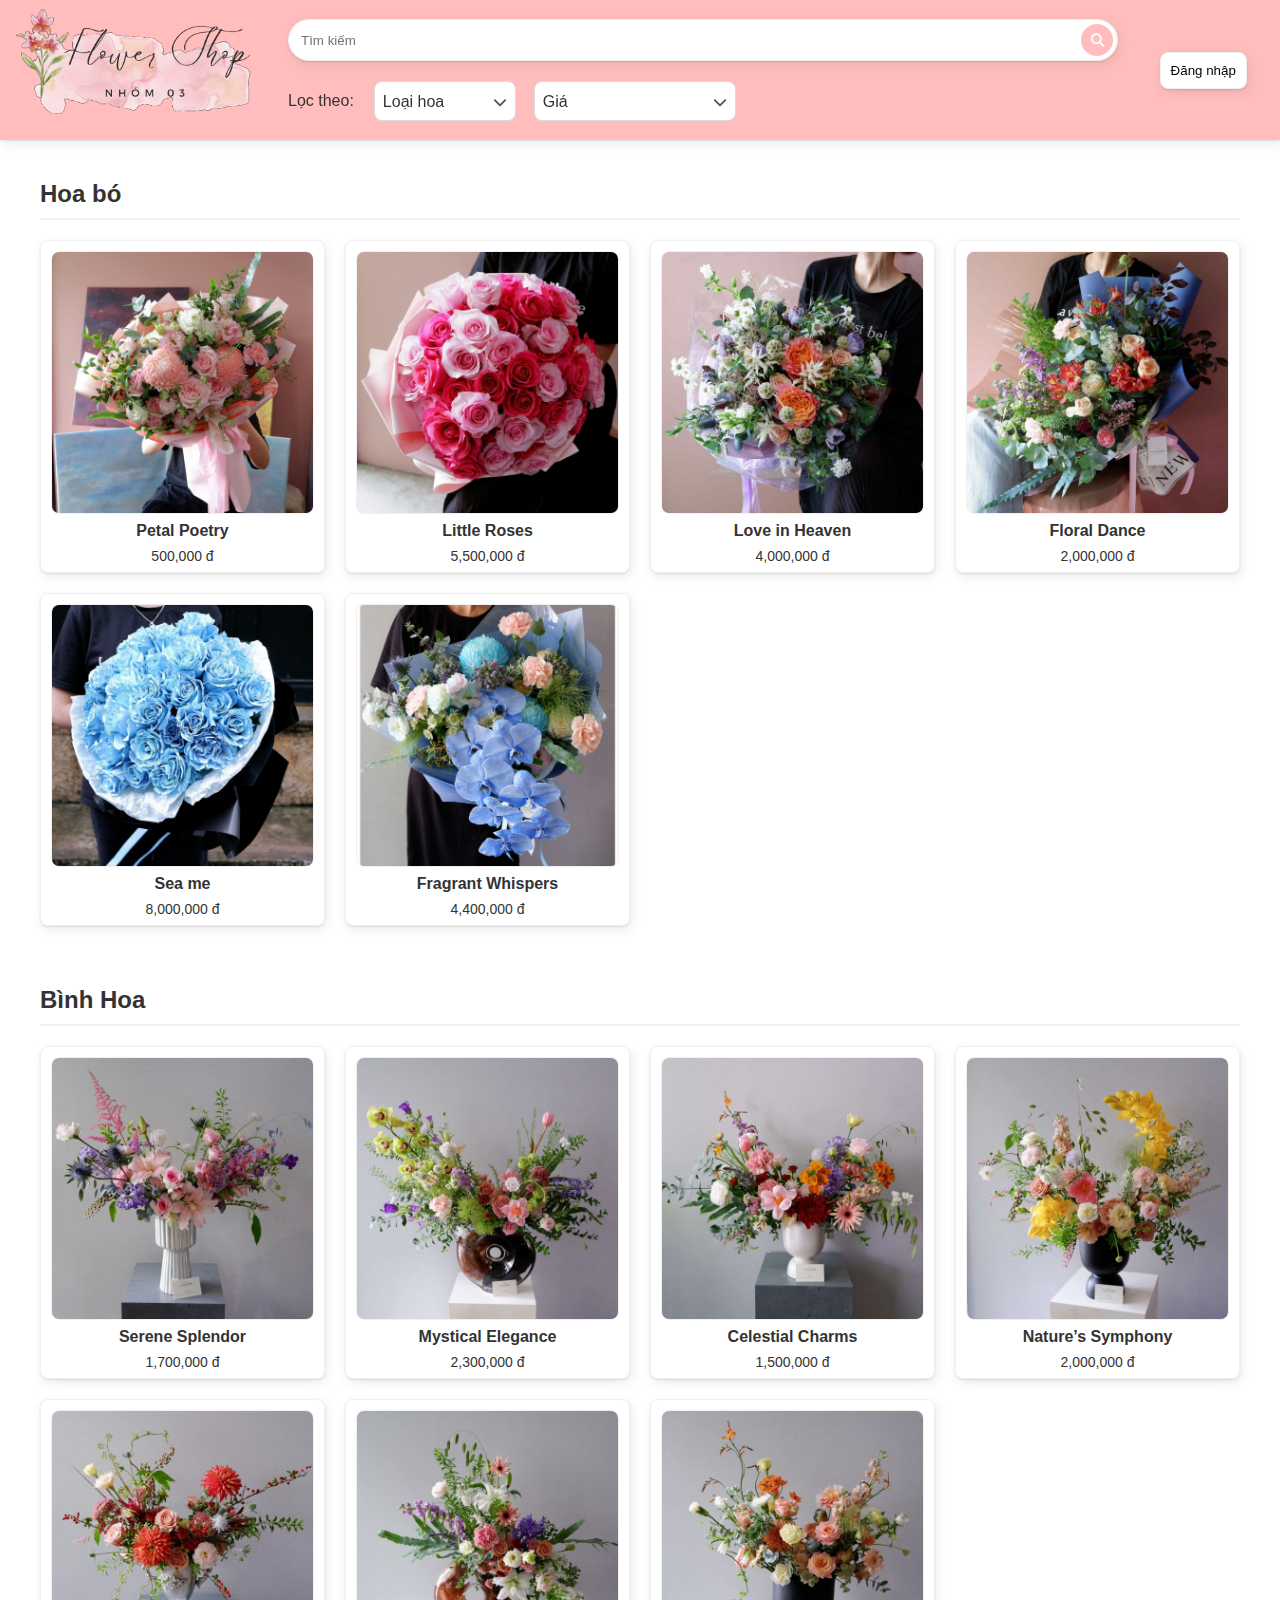
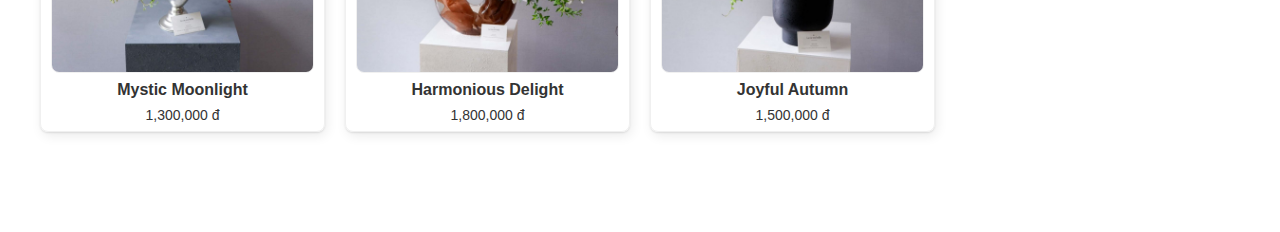
==== index.html @ 1ccdecab "first commit" ====
<!DOCTYPE html>
<html lang="en">

<head>
    <meta charset="UTF-8">
    <meta name="viewport" content="width=device-width, initial-scale=1.0">
    <link rel="icon" type="image/x-icon" href="./assets/images/favicon.jpg">
    <link rel="stylesheet" href="./assets/fonts/fontawesome-free-6.4.2-web/css/all.min.css">
    <link rel="stylesheet" href="./css/base.css">
    <link rel="stylesheet" href="./css/style.css">

    <title>Cửa hàng hoa</title>
</head>

<body>
    <header class="header">
        <div class="logo">
            <a href="/"><img src="./assets/images/Logo.png" alt="logo-shop" /></a>
        </div>
        <div class="tasks">
            <div class="search">
                <form class="search_form">
                    <input type="search" placeholder="Tìm kiếm" name="search" autocomplete="off" spellcheck="false" />
                    <button type="submit">
                        <i class="fa-solid fa-magnifying-glass"></i>
                    </button>
                </form>
                <div class="search_filter">
                    <div class="head_filter">Lọc theo:</div>
                    <div class="typeFlower_filter">
                        <ul id="typeFlower_filter">
                            <li id="typeFlower_filter_li" onclick="handlerShowListTypeFlower('first_li')">
                                <span>Loại hoa</span>
                                <i class="fa-solid fa-chevron-down"></i>
                            </li>
                            <li onclick="handlerShowListTypeFlower('Hoa bó')">Hoa bó</li>
                            <li onclick="handlerShowListTypeFlower('Bình hoa')">Bình hoa</li>
                            <li onclick="handlerShowListTypeFlower('Giỏ hoa')">Giỏ hoa</li>
                            <li onclick="handlerShowListTypeFlower('Hộp hoa')">Hộp hoa</li>
                            <li onclick="handlerShowListTypeFlower('Hoa cưới')">Hoa cưới</li>
                            <li onclick="handlerShowListTypeFlower('Hoa Tulip')">Hoa Tulip</li>
                            <li onclick="handlerShowListTypeFlower('Lan Hồ Điệp')">Lan Hồ Điệp</li>
                            <li onclick="handlerShowListTypeFlower('Hoa Mẫu Đơn')">Hoa Mẫu Đơn</li>
                        </ul>
                    </div>
                    <div class="typeFlower_filter priceFlower_filter">
                        <ul id="priceFlower_filter">
                            <li id="priceFlower_filter_li" onclick="handlerShowListPriceFlower('first_li')">
                                <span>Giá</span>
                                <i class="fa-solid fa-chevron-down"></i>
                            </li>
                            <li onclick="handlerShowListPriceFlower('Trên 6 triệu đồng')">Trên 6 triệu đồng</li>
                            <li onclick="handlerShowListPriceFlower('Từ 4 đến 6 triệu đồng')">Từ 4 đến 6 triệu đồng</li>
                            <li onclick="handlerShowListPriceFlower('Từ 2 đến 4 triệu đồng')">Từ 2 đến 4 triệu đồng</li>
                            <li onclick="handlerShowListPriceFlower('Dưới 2 triệu đồng')">Dưới 2 triệu đồng</li>
                        </ul>
                    </div>
                </div>
            </div>
        </div>
        <div id="user" class="user">
            <div class="login">
                <button onclick="handlerShowModal()" type="button">Đăng nhập</button>
            </div>
        </div>
    </header>
    <main class="main">
        <div class="main-wrapper">
            <div id="main-content" class="main-content"></div>
        </div>
    </main>
    <footer class="footer">

    </footer>

    <!-- Modal login -->
    <div id="modal-login" class="modal">
        <div id="modal-wrapper" class="modal-wrapper">
            <div id="modal-content" class="modal-content">
                <h2 class="modal-heading">Cửa hàng hoa</h2>
                <h3 class="modal-subHead">Đăng nhập</h3>
                <form class="modal-form">
                    <input type="text" name="account" placeholder="Tên đăng nhập" autocomplete="off"
                        spellcheck="false" />
                    <input type="password" name="password" placeholder="Mật khẩu" autocomplete="off"
                        spellcheck="false" />
                    <button type="submit">Đăng nhập</button>
                </form>
                <div class="message-redirect">
                    <p>Bạn chưa có tài khoản?</p>
                    <p class="message-redirect-link" onclick="handlerShowModalRegis()">Đăng ký</p>
                </div>
            </div>
        </div>
    </div>

    <!-- Modal register -->
    <div id="modal-register" class="modal">
        <div id="modal-wrapper" class="modal-wrapper">
            <div id="modal-content" class="modal-content">
                <h2 class="modal-heading">Cửa hàng hoa</h2>
                <h3 class="modal-subHead">Đăng ký</h3>
                <form class="modal-form">
                    <input type="text" name="name" placeholder="Họ và tên" autocomplete="off" spellcheck="false" />
                    <input type="text" name="account" placeholder="Tên đăng nhập" autocomplete="off"
                        spellcheck="false" />
                    <input type="password" name="password" placeholder="Mật khẩu" autocomplete="off"
                        spellcheck="false" />
                    <input type="password" name="a-password" placeholder="Nhập lại mật khẩu" autocomplete="off"
                        spellcheck="false" />
                    <button type="submit">Đăng ký</button>
                </form>
                <div class="message-redirect">
                    <p>Bạn đã có tài khoản?</p>
                    <p class="message-redirect-link" onclick="handlerShowModal()">Đăng nhập</p>
                </div>
            </div>
        </div>
    </div>

    <!-- Toast -->
    <div id="toast" class="toast"></div>

    <script>
        // user
        function handlerShowMenu() {
            document.querySelector('#user-menu>ul').classList.toggle('open')
        }

        function logout() {
            localStorage.removeItem('user')
            location.reload()
        }

        // check login
        const user = document.getElementById('user')
        let userInfo = JSON.parse(localStorage.getItem('user'))
        if (userInfo) {
            user.innerHTML = `<nav id="user-menu" class="user-menu" onclick="handlerShowMenu()">
                            <div class="user-avatar">
                                <i class="fa-solid fa-bars"></i>
                                <i class="fa-solid fa-circle-user"></i>
                            </div>
                            <ul class="user-list">
                                <li class="user-item-name">
                                    ${userInfo.name}
                                </li>
                                <li>
                                    <a href="/">
                                        Trang chủ
                                    </a>
                                </li>
                                <li>
                                    <a href="#">
                                        Giỏ hàng
                                    </a>
                                </li>
                                <li>
                                    <a href="#">
                                        Giới thiệu
                                    </a>
                                </li>
                                <li class="user-item-logout" onclick="logout()">Đăng xuất</li>
                            </ul>
                        </nav>`
        }

        // Toast
        function showSuccessToast(text) {
            toastContent.innerHTML = `<div  class="toast-content"><i style="color: #30d158;" class="fa-solid fa-circle-check"></i><p>${text}</p></div>`
            setTimeout(() => {
                toastContent.classList.remove('show')
            }, 3000)
            toastContent.classList.add('show')
        }

        function showErrorToast(text) {
            toastContent.innerHTML = `<div  class="toast-content"><i style="color: red;" class="fa-solid fa-circle-xmark"></i><p>${text}</p></div>`
            setTimeout(() => {
                toastContent.classList.remove('show')
            }, 3000)
            toastContent.classList.add('show')
        }

        const toastContent = document.getElementById('toast')

        // Filter
        const typeFlower = document.getElementById('typeFlower_filter')
        const textTypeFlower = document.querySelector('#typeFlower_filter_li>span')

        const priceFlower = document.getElementById('priceFlower_filter')
        const textPriceFlower = document.querySelector('#priceFlower_filter_li>span')

        function handlerShowListTypeFlower(event) {
            if (event !== 'first_li') {
                textTypeFlower.textContent = event
            }
            typeFlower.classList.toggle('open')
        }

        function handlerShowListPriceFlower(event) {
            if (event !== 'first_li') {
                textPriceFlower.textContent = event
            }
            priceFlower.classList.toggle('open')
        }


        // Login Register
        const modalLogin = document.getElementById('modal-login')

        const modalRegister = document.getElementById('modal-register')


        function handlerShowModal() {
            modalRegister.style.display = 'none'
            modalLogin.style.display = 'flex'
        }

        function handlerShowModalRegis() {
            modalLogin.style.display = 'none'
            modalRegister.style.display = 'flex'
        }

        modalLogin.onclick = (e) => handlerCloseModal(e.target)
        modalRegister.onclick = (e) => handlerCloseModal(e.target)

        function handlerCloseModal(event) {
            if (event.getAttribute('id') === 'modal-login' ||
                event.getAttribute('id') === 'modal-register' ||
                event.getAttribute('id') === 'modal-wrapper' ||
                event.getAttribute('id') === 'close-modal') {
                while (event.getAttribute('id') !== 'modal-login' && event.getAttribute('id') !== 'modal-register') {
                    event = event.parentElement
                }
                event.style.display = 'none'
            }
        }

        modalRegister.onsubmit = (e) => handlerRegister(e)

        function handlerRegister(e) {
            e.preventDefault()
            let checkForm = true;
            const listInput = document.querySelectorAll('#modal-register input')
            for (let input of listInput) {
                if (!checkInputForm(input)) {
                    checkForm = false
                }
            }
            if (checkForm) {
                const listAccount = JSON.parse(localStorage.getItem('list-account'))
                if (listAccount) {
                    let checkAccount = true;
                    const lengthListAccount = listAccount.length
                    for (let i = 0; i < lengthListAccount; i++) {
                        if (listAccount[i].account === listInput[1].value.trim()) {
                            showErrorToast('Tên đăng nhập đã tồn tại')
                            listInput[1].value = ''
                            listInput[1].style.borderColor = 'red'
                            checkAccount = false
                            break
                        }
                    }
                    if (checkAccount && checkFullName(listInput[0].value)
                        && checkUserName(listInput[1].value)
                        && listInput[2].value === listInput[3].value) {
                        listAccount.push({
                            name: listInput[0].value.trim(),
                            account: listInput[1].value.trim(),
                            password: listInput[2].value.trim()
                        })
                        localStorage.setItem('list-account', JSON.stringify(listAccount))
                        resetForm(listInput)
                        showSuccessToast('Đăng ký thành công')
                    }
                    else {
                        if (!checkFullName(listInput[0].value)) {
                            showErrorToast('Họ và tên không được chứa ký tự đặt biệt, không chứa chữ số')
                            listInput[0].value = ''
                            listInput[0].style.borderColor = 'red'
                        }
                        else if (!checkUserName(listInput[1].value)) {
                            showErrorToast('Tên đăng nhập không được chứa khoảng trắng, không bắt đầu bằng chữ số')
                            listInput[1].value = ''
                            listInput[1].style.borderColor = 'red'
                        }
                        else if (listInput[2].value !== listInput[3].value) {
                            showErrorToast('Nhập lại mật khẩu không trùng khớp')
                            listInput[2].value = ''
                            listInput[3].value = ''
                            listInput[2].style.borderColor = 'red'
                            listInput[3].style.borderColor = 'red'
                        }
                    }
                }
                else {
                    if (checkFullName(listInput[0].value)
                        && checkUserName(listInput[1].value)
                        && listInput[2].value === listInput[3].value) {
                        localStorage.setItem('list-account', JSON.stringify([{
                            name: listInput[0].value.trim(),
                            account: listInput[1].value.trim(),
                            password: listInput[2].value.trim()
                        }]))
                        resetForm(listInput)
                        showSuccessToast('Đăng ký thành công')
                    }
                    else {
                        if (!checkFullName(listInput[0].value)) {
                            showErrorToast('Họ và tên không được chứa ký tự đặt biệt, không chứa chữ số')
                            listInput[0].value = ''
                            listInput[0].style.borderColor = 'red'
                        }
                        else if (!checkUserName(listInput[1].value)) {
                            showErrorToast('Tên đăng nhập không được chứa khoảng trắng, không bắt đầu bằng chữ số')
                            listInput[1].value = ''
                            listInput[1].style.borderColor = 'red'
                        }
                        else if (listInput[2].value !== listInput[3].value) {
                            showErrorToast('Nhập lại mật khẩu không trùng khớp')
                            listInput[2].value = ''
                            listInput[3].value = ''
                            listInput[2].style.borderColor = 'red'
                            listInput[3].style.borderColor = 'red'
                        }
                    }
                }
            }
            else {
                showErrorToast('Vui lòng nhập chính xác thông tin')
            }
        }

        // Bỏ dấu họ và tên
        function removeAscent(str) {
            if (str === null || str === undefined) return str
            str = str.toLowerCase()
            str = str.replace(/à|á|ạ|ả|ã|â|ầ|ấ|ậ|ẩ|ẫ|ă|ằ|ắ|ặ|ẳ|ẵ/g, "a")
            str = str.replace(/è|é|ẹ|ẻ|ẽ|ê|ề|ế|ệ|ể|ễ/g, "e")
            str = str.replace(/ì|í|ị|ỉ|ĩ/g, "i")
            str = str.replace(/ò|ó|ọ|ỏ|õ|ô|ồ|ố|ộ|ổ|ỗ|ơ|ờ|ớ|ợ|ở|ỡ/g, "o")
            str = str.replace(/ù|ú|ụ|ủ|ũ|ư|ừ|ứ|ự|ử|ữ/g, "u")
            str = str.replace(/ỳ|ý|ỵ|ỷ|ỹ/g, "y")
            str = str.replace(/đ/g, "d")
            str = str.replace(/ /g, "")
            return str
        }

        function checkFullName(userFullName) {
            var re = /^[a-zA-Z!@#\$%\^\&*\)\(+=._-]{2,}$/g // regex here
            return re.test(removeAscent(userFullName))
        }

        function checkUserName(userName) {
            const length = userName.length
            for (let i = 0; i < length; i++) {
                if (userName[i] === ' ' || !isNaN(userName[i])) {
                    return false
                }
            }
            return true
        }

        modalLogin.onsubmit = (e) => handlerLogin(e)

        function handlerLogin(e) {
            e.preventDefault()
            let checkForm = true
            const listInput = document.querySelectorAll('#modal-login input')
            for (let input of listInput) {
                if (!checkInputForm(input)) {
                    checkForm = false
                }
            }
            if (checkForm) {
                let checkPass = false
                const listAccount = JSON.parse(localStorage.getItem('list-account'))
                const lengthListAccount = listAccount ? listAccount.length : 0
                if (listAccount) {
                    for (let i = 0; i < lengthListAccount; i++) {
                        if (listAccount[i].account === listInput[0].value && listAccount[i].password === listInput[1].value) {
                            resetForm(listInput)
                            checkPass = true
                            modalLogin.style.display = 'none'
                            localStorage.setItem('user', JSON.stringify({
                                name: listAccount[i].name,
                                account: listAccount[i].account
                            }))
                            userInfo = {
                                name: listAccount[i].name,
                                account: listAccount[i].account
                            }
                            location.reload()
                            break
                        }
                    }
                } else {
                    showErrorToast('Tên tài khoản hoặc mật khẩu không chính xác')
                }
                if (!checkPass) {
                    resetForm(listInput)
                    showErrorToast('Tên tài khoản hoặc mật khẩu không chính xác')
                }
            }
            else {
                showErrorToast('Vui lòng nhập chính xác thông tin')
            }
        }

        function checkInputForm(input) {
            if (!input.value.trim()) {
                input.style.borderColor = 'red'
                return false
            }
            else {
                input.style.borderColor = 'transparent'
                return true
            }
        }

        function resetForm(list) {
            for (let input of list) {
                input.value = ''
                input.style.borderColor = 'transparent'
            }
        }

        // main


    </script>
    <script type="module" src="./js/render.js"></script>

</body>

</html>
---- css/base.css ----
:root {
    /* Color */
    --primary-color: #FFBEBD;

    /* Size */
    --height-input-search: 40px;

    /* box-shadow */
    --box-shadow-color: 0px 1px 2px rgba(0, 0, 0, 0.1), 2px 4px 12px rgba(0, 0, 0, 0.08);
    --hover-box-shadow-color: 1px 2px 4px rgba(0, 0, 0, 0.2);

    /* cubic */
    --itr-yy-z: cubic-bezier(0.2, 0, 0, 1);
}

* {
    margin: 0;
    padding: 0;
    box-sizing: border-box;
    font-family: inherit;
}

html {
    font-size: 62.5%;
    font-family: Arial, Helvetica, sans-serif;
}

body {
    font-size: 1.6rem;
    color: #333;
    overflow-x: hidden;
    -webkit-tap-highlight-color: transparent;
}

input {
    border: unset;
    outline: unset;
}

button {
    border: unset;
    outline: unset;
    cursor: pointer;
    background-color: #fff;
}

ul {
    list-style-type: none;
}

a {
    text-decoration: none;
    color: unset;
}

img {
    -moz-user-select: none;
    -khtml-user-select: none;
    -webkit-user-select: none;
    user-select: none;
    -moz-user-drag: none;
    -khtml-user-drag: none;
    -webkit-user-drag: none;
    user-zoom: none;
}
---- css/style.css ----
.header {
    display: flex;
    height: 140px;
    background-color: var(--primary-color);
    position: fixed;
    box-shadow: var(--box-shadow-color);
    top: 0;
    left: 0;
    right: 0;
    z-index: 1;
}

.logo {
    height: 100%;
}

.logo>a>img {
    height: 100%;
}

.tasks {
    flex: 1;
    height: 100%;
    padding: 0 8px;
}

.search {
    height: 100%;
    display: flex;
    flex-direction: column;
    justify-content: space-evenly;
}

.search_form {
    position: relative;
    width: 100%;
    border-radius: 40px;
    border: 1px solid #f0f0f0;
    overflow: hidden;
    box-shadow: var(--box-shadow-color);
    transition: box-shadow 0.2s var(--itr-yy-z);
}

.search_form:hover {
    box-shadow: var(--hover-box-shadow-color);

}

.search_form>input {
    width: 100%;
    height: var(--height-input-search);
    padding: 0 12px;
}

.search_form>button {
    position: absolute;
    top: 4px;
    right: 4px;
    width: calc(var(--height-input-search) - 8px);
    height: calc(var(--height-input-search) - 8px);
    background-color: var(--primary-color);
    border-radius: 50%;
    cursor: pointer;
    transition: background-color 0.2s linear;
}

.search_form>button:hover {
    background-color: #ff9795;
}

.search_form>button>.fa-solid.fa-magnifying-glass {
    color: #fff;
}

.search_filter {
    display: flex;
    align-items: center;
}

.search_filter>.head_filter {
    margin-right: 20px;
}

.search_filter>.typeFlower_filter {
    height: 40px;
    position: relative;
    padding-left: 160px;
}

.search_filter>.typeFlower_filter>ul {
    position: absolute;
    top: 0;
    left: 0;
    z-index: 1;
    height: 40px;
    overflow-y: hidden;
    border-radius: 8px;
    background-color: #fff;
    border: 1px solid #dcdcdc;
    cursor: pointer;
}

.search_filter>.typeFlower_filter>ul.open {
    height: unset;
}

.search_filter>.typeFlower_filter>ul>li {
    min-width: 140px;
    height: 40px;
    display: flex;
    align-items: center;
    justify-content: space-between;
    padding: 8px;
}

.search_filter>.priceFlower_filter>ul>li {
    min-width: 200px;

}

.search_filter>.typeFlower_filter>ul>li:hover {
    background-color: #f5f5f5;
}

.typeFlower_filter>ul>li>i {
    font-size: 1.4rem;
    color: #565656;
}

.user {
    width: 12%;
    display: flex;
    justify-content: center;
    align-self: center;
}

.user>.login>button {
    padding: 10px;
    background-color: #fff;
    border-radius: 8px;
    border: 1px solid #f0f0f0;
    box-shadow: var(--box-shadow-color);
    transition: box-shadow 0.2s var(--itr-yy-z), background-color 0.2s linear;

}

.user>.login>button:hover {
    background-color: #f5f5f5;
    box-shadow: var(--hover-box-shadow-color);
}

.user-menu {
    width: 80px;
    height: 40px;
    position: relative;
    background-color: #fff;
    border-radius: 40px;
    border: 1px solid #f0f0f0;
    box-shadow: var(--box-shadow-color);
    transition: box-shadow 0.2s var(--itr-yy-z);
    cursor: pointer;
}

.user-menu:hover {
    box-shadow: var(--hover-box-shadow-color);

}

.user-avatar {
    width: 100%;
    height: 100%;
    padding: 0 4px;
    display: flex;
    justify-content: space-between;
    align-items: center;
}

.user-avatar>.fa-bars {
    font-size: 2rem;
    margin-left: 8px;
}

.user-avatar>.fa-circle-user {
    font-size: 3rem;
}

.user-list {
    display: none;
    width: 200px;
    position: absolute;
    top: calc(100% + 7px);
    right: 0;
    border-radius: 8px;
    border: 1px solid #f0f0f0;
    background-color: #fff;
    box-shadow: var(--box-shadow-color);
    overflow: hidden;
}

.user-list.open {
    display: block;
}

.user-list>li>a {
    display: block;
    padding: 12px;
}

.user-list>li>a:hover {
    background-color: #f5f5f5;
}

.user-list>.user-item-name {
    padding: 12px;
    border-bottom: 1px solid #f0f0f0;
    cursor: default;
}

.user-list>.user-item-logout {
    padding: 12px;
    border-top: 1px solid #f0f0f0;
}

.user-list>.user-item-logout:hover {
    background-color: #f5f5f5;
}

/* Modal login */
.modal {
    position: fixed;
    top: 0;
    right: 0;
    bottom: 0;
    left: 0;
    z-index: 2;
    display: flex;
    justify-content: center;
    align-items: center;
    background-color: #00000030;
    display: none;
}

.modal-wrapper {
    position: relative;
    width: 540px;
    height: 100%;

}

.modal-content {
    width: 540px;
    padding: 16px;
    border-radius: 8px;
    border: 1px solid #00000020;
    background-color: var(--primary-color);
    box-shadow: var(--box-shadow-color);
    position: absolute;
    top: 50%;
    transform: translateY(-50%);
    opacity: 1;
    left: 0;
    animation: showModal 0.3s ease-in-out;
}

@keyframes showModal {
    from {
        top: 100%;
        transform: translateY(0%);
        opacity: 0;
    }

    to {
        top: 50%;
        transform: translateY(-50%);
        opacity: 1;
    }
}

.modal-heading {
    text-align: center;
    letter-spacing: 1px;
}

.modal-subHead {
    color: #4c4c4c;
    font-size: 1.8rem;
}

.modal-form {
    display: flex;
    flex-direction: column;
    margin-top: 12px;
}

.modal-form>input,
.modal-form>button {
    padding: 8px;
    border-radius: 8px;
    margin-bottom: 12px;
}

.modal-form>input {
    border: 2px solid transparent;
}

.modal-form>button:hover {
    background-color: #f5f5f5;
}

.message-redirect {
    padding: 8px 0;
    display: flex;
    justify-content: center;
    align-items: center;
}

.message-redirect>p {
    font-size: 1.4rem;
    color: #505050;
}

.message-redirect>.message-redirect-link {
    margin-left: 4px;
    color: #233e90;
    cursor: pointer;
}

/* Toast */
.toast {
    position: fixed;
    top: -60px;
    left: 50%;
    z-index: 3;
    transform: translateX(-50%);
    transition: top 0.3s ease-in-out;
}

.toast.show {
    top: 20px;
}

.toast-content {
    display: flex;
    align-items: center;
    padding: 10px;
    background-color: #ededed;
    border-radius: 8px;
    border: 1px solid #f0f0f0;
    box-shadow: var(--box-shadow-color);
}

.toast-content>p {
    margin-left: 8px;

}

.main {
    padding-top: 140px;
}

.main-wrapper {
    padding: 40px 30px;
    display: flex;
    justify-content: center;
}

.main-content {
    width: 100%;
}

.main-item {
    width: 100%;
    margin-bottom: 40px;
}

.main-item>h2 {
    padding-bottom: 10px;
    border-bottom: 2px solid #f0f0f0;
    margin: 0 10px 20px;
}

.main-list {
    display: flex;
    flex-wrap: wrap;
}

.main-list>li {
    width: calc(100%/4);
    padding: 0 10px 20px;
}

.main-list>li>a {
    position: relative;
    top: 0;
    display: flex;
    flex-direction: column;
    align-items: center;
    border-radius: 8px;
    overflow: hidden;
    border: 1px solid #f0f0f0;
    box-shadow: var(--box-shadow-color);
    transition: box-shadow 0.2s var(--itr-yy-z), top 0.2s var(--itr-yy-z);
    padding: 10px 10px 0;
}

.main-list>li>a:hover {
    top: -4px;
    box-shadow: var(--hover-box-shadow-color);
}

.main-list>li>a>img {
    width: 100%;
    border-radius: 8px;
    border: 1px solid #f0f0f0;
}

.main-list>li>a>h3 {
    text-align: center;
    padding: 8px 0;
    font-size: 1.6rem;
    color: #333;
}

.main-list>li>a>p {
    text-align: center;
    padding: 0 0 8px;
    font-size: 1.4rem;
}
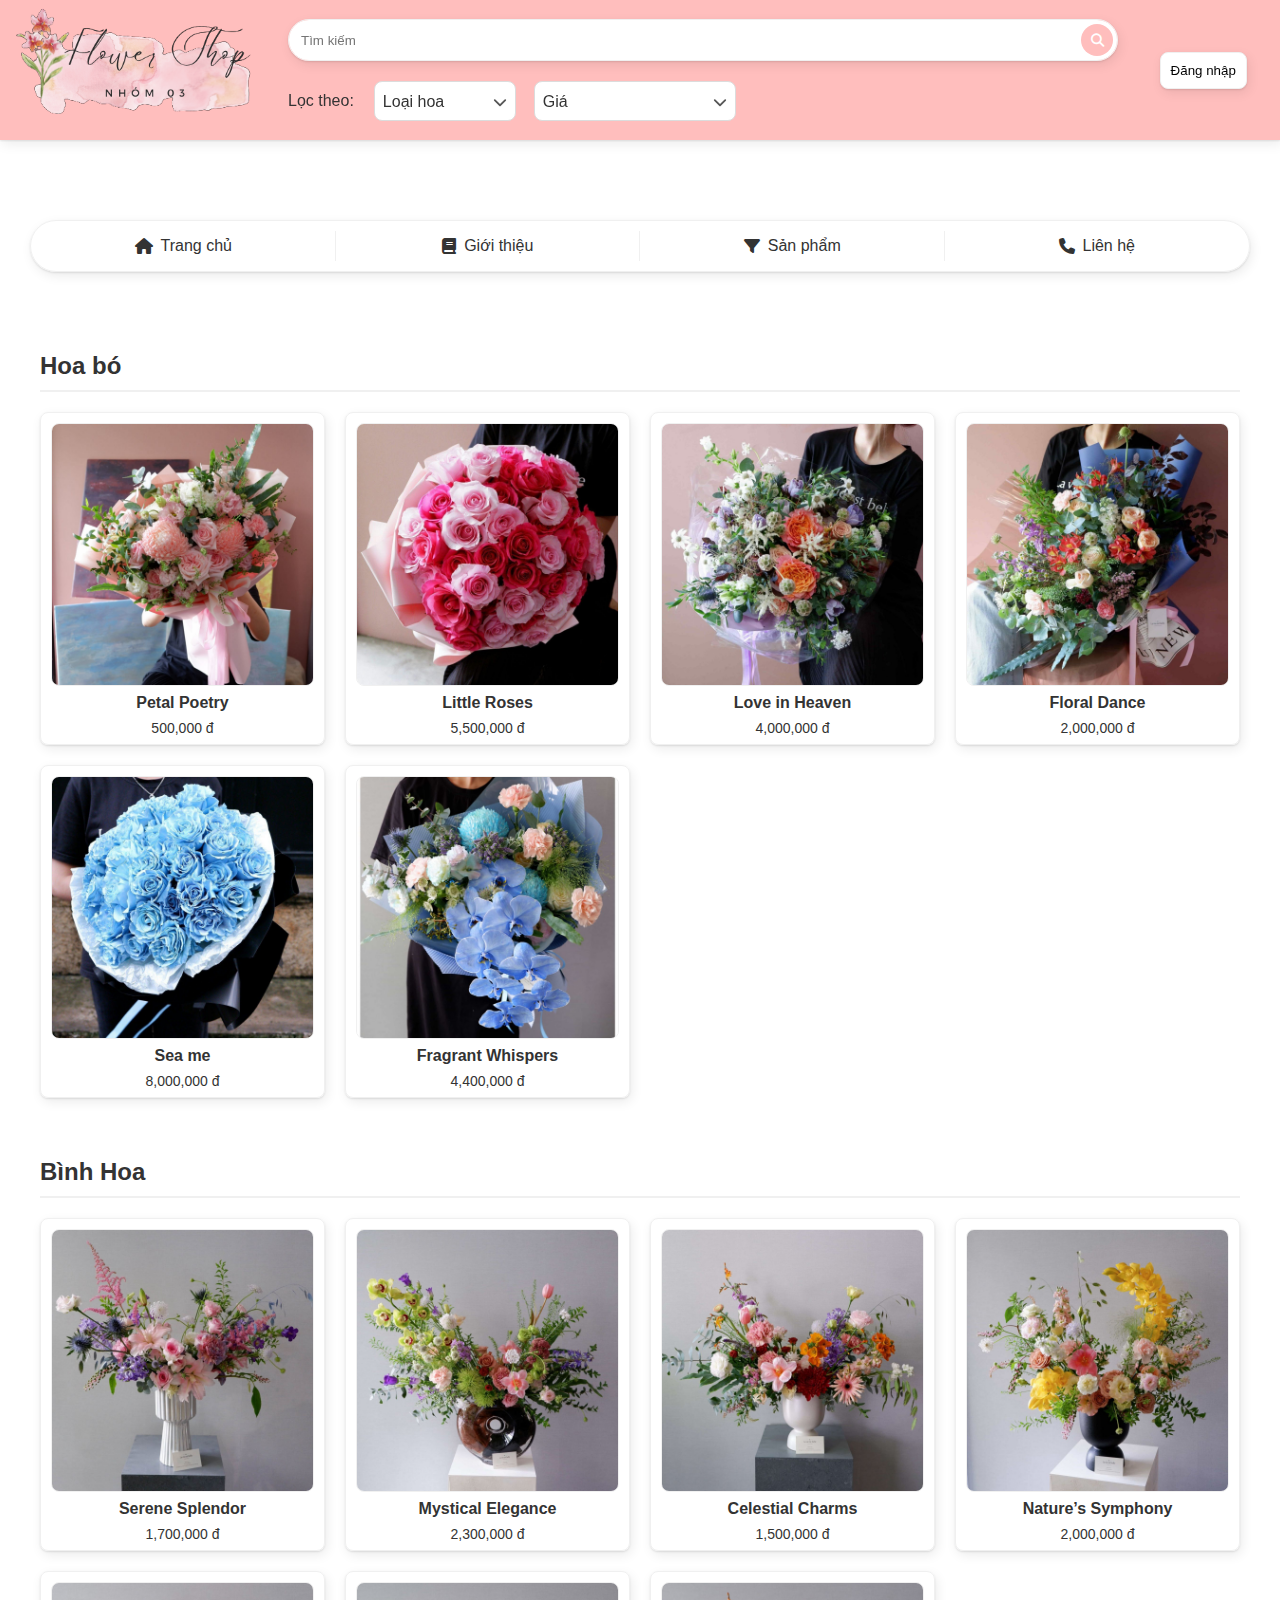
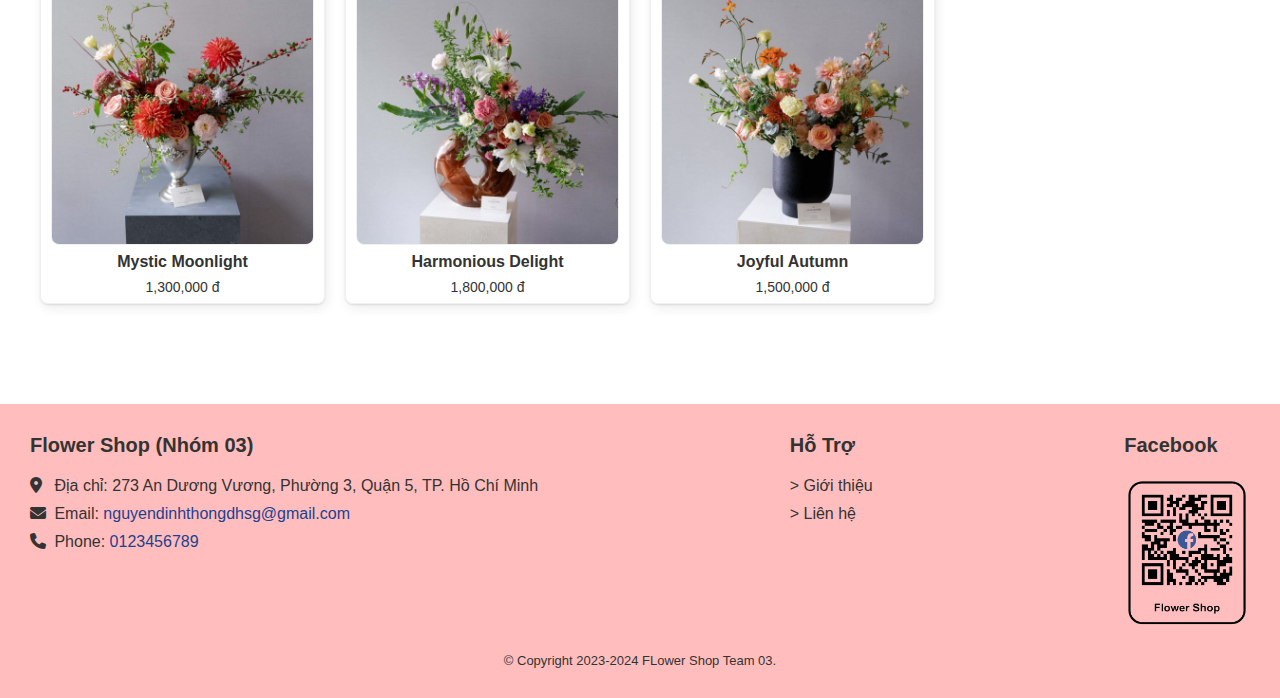
==== commit 269205cf: "content" ====
--- a/index.html
+++ b/index.html
@@ -8,6 +8,7 @@
     <link rel="stylesheet" href="./assets/fonts/fontawesome-free-6.4.2-web/css/all.min.css">
     <link rel="stylesheet" href="./css/base.css">
     <link rel="stylesheet" href="./css/style.css">
+    <link rel="stylesheet" href="./css/productDetail.css">
 
     <title>Cửa hàng hoa</title>
 </head>
@@ -65,12 +66,81 @@
         </div>
     </header>
     <main class="main">
+        <nav class="main-nav">
+            <ul class="main-nav-list">
+                <li class="main-nav-item">
+                    <a href="/">
+                        <i class="fa-solid fa-house"></i>
+                        <span>Trang chủ</span>
+                    </a>
+                </li>
+                <li class="main-nav-item">
+                    <a href="/">
+                        <i class="fa-solid fa-book"></i>
+                        <span>Giới thiệu</span>
+                    </a>
+                </li>
+                <li class="main-nav-item">
+                    <a href="/">
+                        <i class="fa-solid fa-filter"></i>
+                        <span>Sản phẩm</span>
+                    </a>
+                </li>
+                <li class="main-nav-item">
+                    <a href="#footer">
+                        <i class="fa-solid fa-phone"></i>
+                        <span>Liên hệ</span>
+                    </a>
+                </li>
+            </ul>
+        </nav>
         <div class="main-wrapper">
             <div id="main-content" class="main-content"></div>
         </div>
     </main>
-    <footer class="footer">
-
+    <footer id="footer" class="footer">
+        <div class="footer-wrapper">
+            <div class="footer-content">
+                <div class="footer-info">
+                    <h1 class="footer-header">Flower Shop (Nhóm 03)</h1>
+                    <div>
+                        <p><i class="fa-solid fa-location-dot"></i> Địa chỉ: 273 An Dương Vương, Phường 3, Quận 5, TP.
+                            Hồ
+                            Chí
+                            Minh</p>
+                    </div>
+                    <div>
+                        <i class="fa-solid fa-envelope"></i> Email:
+                        <a class="communication__link" href="mailto:nguyendinhthongdhsg@gmail.com">
+                            nguyendinhthongdhsg@gmail.com
+                        </a>
+                    </div>
+                    <div>
+                        <i class="fa-solid fa-phone"></i> Phone:
+                        <a class="communication__link" href="tel:0123456789">
+                            0123456789
+                        </a>
+                    </div>
+                </div>
+                <div class="footer-support">
+                    <h3 class="footer-header">Hỗ Trợ</h3>
+                    <ul id="footer-support">
+                        <li>> Giới thiệu</li>
+                        <li>> Liên hệ</li>
+                    </ul>
+                </div>
+                <div class="footer-facebook">
+                    <div>
+                        <h3 class="footer-header">Facebook</h3>
+                        <div class="footer-facebook-qr">
+                            <a target="_blank" href="https://www.facebook.com/flower.shop.nhom03/"><img
+                                    src="./assets/images/qrcode.png" alt="Flower Shop" /></a>
+                        </div>
+                    </div>
+                </div>
+            </div>
+            <p class="footer-copyright">© Copyright 2023-2024 FLower Shop Team 03.</p>
+        </div>
     </footer>
 
     <!-- Modal login -->
@@ -354,8 +424,10 @@
 
         function checkUserName(userName) {
             const length = userName.length
+            if (!isNaN(userName[0]))
+                return false
             for (let i = 0; i < length; i++) {
-                if (userName[i] === ' ' || !isNaN(userName[i])) {
+                if (userName[i] === ' ') {
                     return false
                 }
             }
--- a/css/base.css
+++ b/css/base.css
@@ -23,6 +23,7 @@
 html {
     font-size: 62.5%;
     font-family: Arial, Helvetica, sans-serif;
+    scroll-behavior: smooth;
 }
 
 body {
--- a/css/style.css
+++ b/css/style.css
@@ -356,12 +356,77 @@
 
 .main {
     padding-top: 140px;
+    display: flex;
+    flex-direction: column;
 }
 
 .main-wrapper {
     padding: 40px 30px;
     display: flex;
     justify-content: center;
+}
+
+.main-nav {
+    padding: 80px 30px 40px;
+
+}
+
+.main-nav-list {
+    display: flex;
+    align-items: center;
+    justify-content: space-between;
+    border-radius: 40px;
+    border: 1px solid #f0f0f0;
+    box-shadow: var(--box-shadow-color);
+    transition: box-shadow 0.2s var(--itr-yy-z);
+}
+
+.main-nav-list:hover {
+    box-shadow: var(--hover-box-shadow-color);
+}
+
+.main-nav-item {
+    width: 25%;
+    position: relative;
+}
+
+.main-nav-item:not(:last-child)::after {
+    position: absolute;
+    right: 0;
+    top: 50%;
+    transform: translateY(-50%);
+    content: "";
+    width: 1px;
+    height: 60%;
+    background-color: #f0f0f0;
+
+}
+
+.main-nav-item:first-child>a {
+    border-top-left-radius: 40px;
+    border-bottom-left-radius: 40px;
+}
+
+.main-nav-item:last-child>a {
+    border-top-right-radius: 40px;
+    border-bottom-right-radius: 40px;
+}
+
+.main-nav-item>a {
+    width: 100%;
+    padding: 16px 0;
+    display: flex;
+    justify-content: center;
+    align-items: center;
+    transition: background-color 0.2s linear;
+}
+
+.main-nav-item>a:hover {
+    background-color: #f5f5f5;
+}
+
+.main-nav-item>a>i {
+    margin-right: 8px;
 }
 
 .main-content {
@@ -389,7 +454,7 @@
     padding: 0 10px 20px;
 }
 
-.main-list>li>a {
+.main-list>li>div {
     position: relative;
     top: 0;
     display: flex;
@@ -401,28 +466,96 @@
     box-shadow: var(--box-shadow-color);
     transition: box-shadow 0.2s var(--itr-yy-z), top 0.2s var(--itr-yy-z);
     padding: 10px 10px 0;
-}
-
-.main-list>li>a:hover {
+    cursor: pointer;
+}
+
+.main-list>li>div:hover {
     top: -4px;
     box-shadow: var(--hover-box-shadow-color);
 }
 
-.main-list>li>a>img {
-    width: 100%;
-    border-radius: 8px;
-    border: 1px solid #f0f0f0;
-}
-
-.main-list>li>a>h3 {
+.main-list>li>div>img {
+    width: 100%;
+    border-radius: 8px;
+    border: 1px solid #f0f0f0;
+}
+
+.main-list>li>div>h3 {
     text-align: center;
     padding: 8px 0;
     font-size: 1.6rem;
     color: #333;
 }
 
-.main-list>li>a>p {
+.main-list>li>div>p {
     text-align: center;
     padding: 0 0 8px;
     font-size: 1.4rem;
+}
+
+.footer {
+    background-color: var(--primary-color);
+}
+
+.footer-wrapper {
+    padding: 30px;
+}
+
+.footer-content {
+    width: 100%;
+    display: flex;
+    justify-content: space-between;
+}
+
+.footer-info>div {
+    margin-bottom: 10px;
+}
+
+.footer-header {
+    font-size: 2rem;
+    margin-bottom: 20px;
+}
+
+.footer-info>div>a {
+    color: #233e90;
+}
+
+.footer-info>div>a:hover {
+    opacity: 0.8;
+}
+
+.footer-info>div i {
+    min-width: 20px;
+}
+
+.footer-support>ul>li {
+    margin-bottom: 10px;
+    cursor: pointer;
+}
+
+.footer-support>ul>li:hover {
+    opacity: 0.8;
+}
+
+.footer-facebook {
+    flex: 0.2;
+}
+
+.footer-facebook-qr>a {
+    display: block;
+    width: 100%;
+}
+
+.footer-facebook-qr>a>img {
+    width: 100%;
+}
+
+.footer-facebook-qr>a:hover {
+    opacity: 0.8;
+}
+
+.footer-copyright {
+    margin-top: 20px;
+    font-size: 1.3rem;
+    text-align: center;
 }--- a/css/productDetail.css
+++ b/css/productDetail.css
@@ -0,0 +1,30 @@
+.product-detail-content {
+    display: flex;
+}
+
+.product-detail-img {
+    width: fit-content;
+    border-radius: 8px;
+    padding: 8px;
+    border: 1px solid #f0f0f0;
+}
+
+.product-detail-img>img {
+    width: 30vw;
+    border-radius: 8px;
+}
+
+.product-detail-info {
+    margin-left: 20px;
+}
+
+.product-detail-info>h3 {
+    padding: 8px 0;
+    font-size: 2.4rem;
+    color: #333;
+}
+
+.product-detail-info>p {
+    padding: 0 0 8px;
+    font-size: 2rem;
+}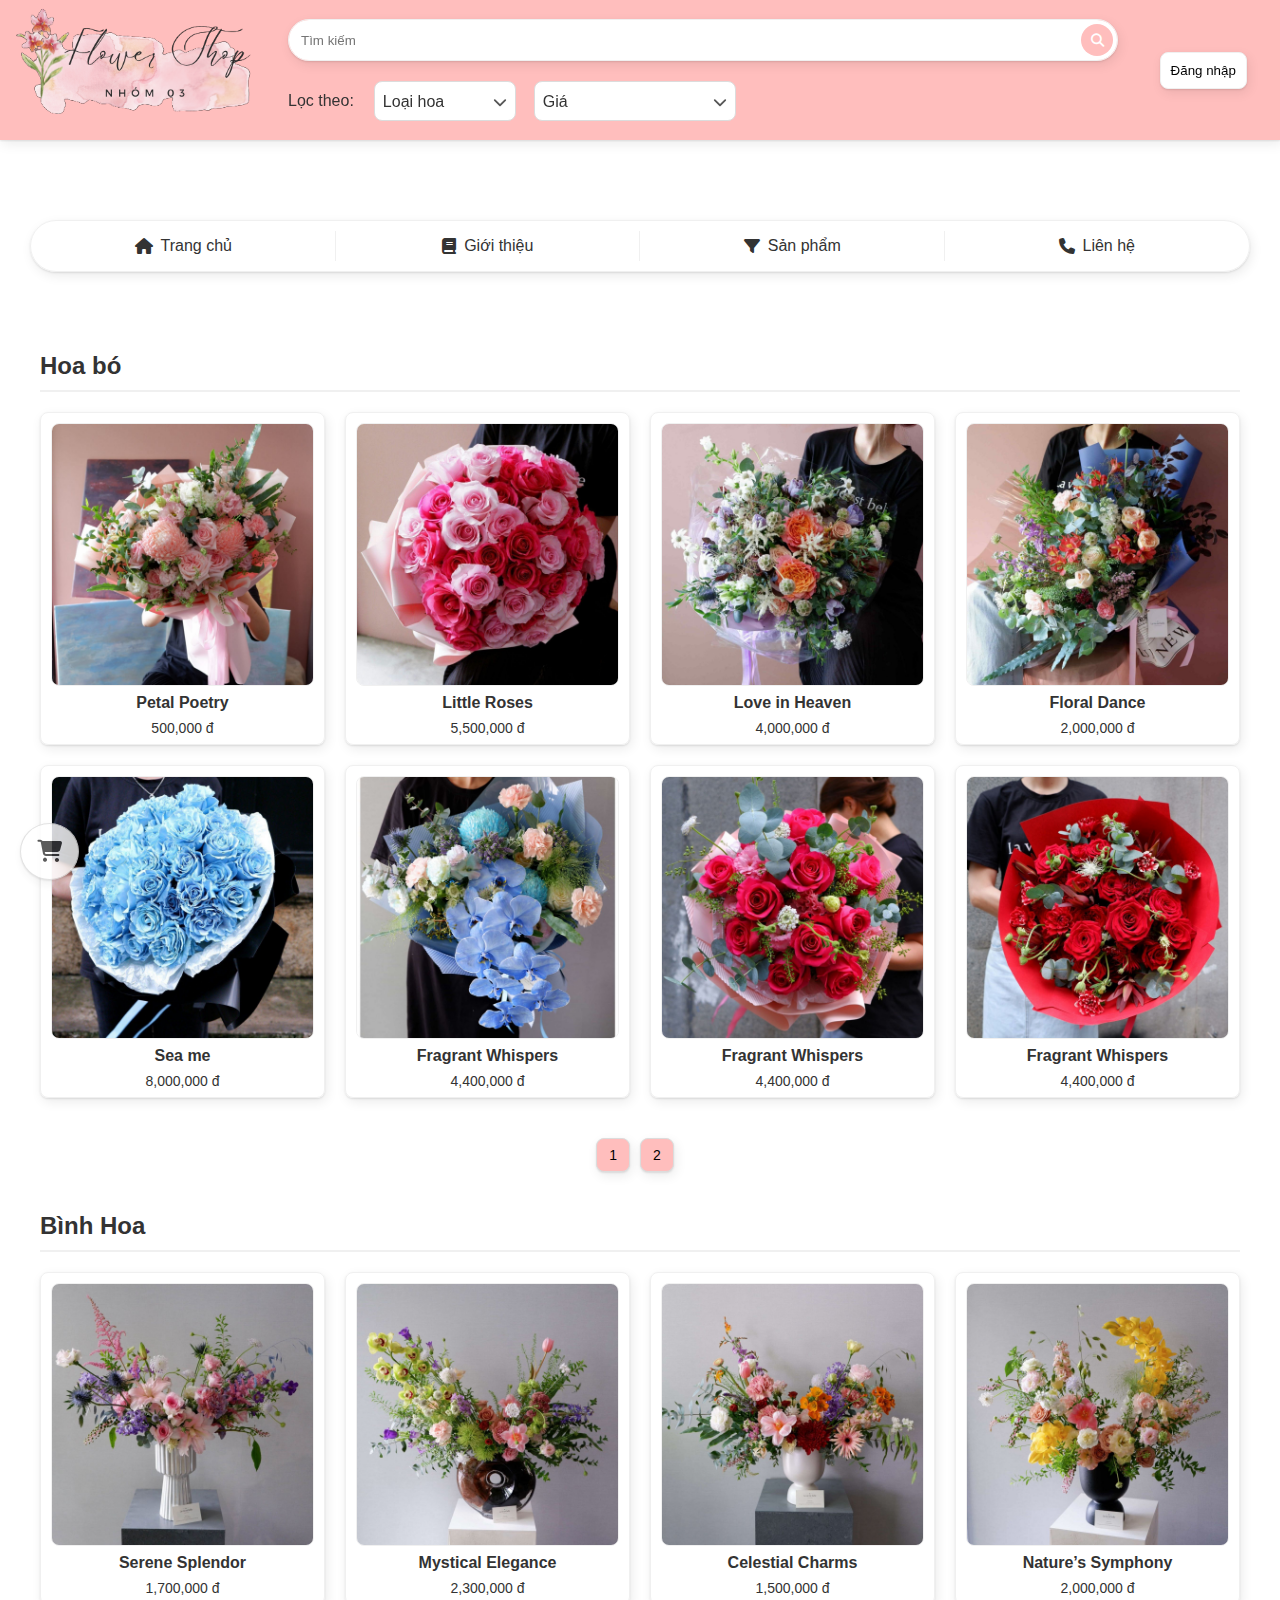
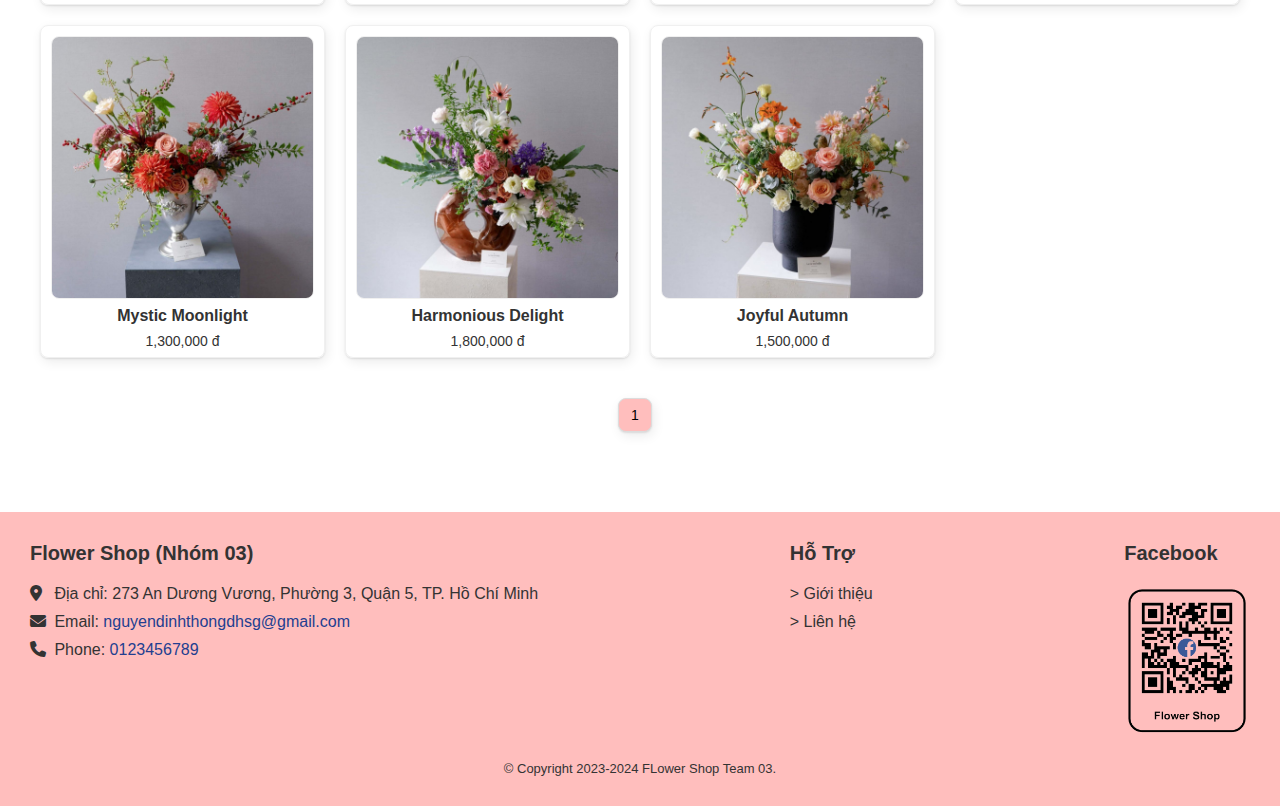
==== commit 426e29ce: "sap xong" ====
--- a/index.html
+++ b/index.html
@@ -30,30 +30,33 @@
                     <div class="head_filter">Lọc theo:</div>
                     <div class="typeFlower_filter">
                         <ul id="typeFlower_filter">
-                            <li id="typeFlower_filter_li" onclick="handlerShowListTypeFlower('first_li')">
+                            <li id="typeFlower_filter_li" typeFlower='first_li'>
                                 <span>Loại hoa</span>
                                 <i class="fa-solid fa-chevron-down"></i>
                             </li>
-                            <li onclick="handlerShowListTypeFlower('Hoa bó')">Hoa bó</li>
-                            <li onclick="handlerShowListTypeFlower('Bình hoa')">Bình hoa</li>
-                            <li onclick="handlerShowListTypeFlower('Giỏ hoa')">Giỏ hoa</li>
-                            <li onclick="handlerShowListTypeFlower('Hộp hoa')">Hộp hoa</li>
-                            <li onclick="handlerShowListTypeFlower('Hoa cưới')">Hoa cưới</li>
-                            <li onclick="handlerShowListTypeFlower('Hoa Tulip')">Hoa Tulip</li>
-                            <li onclick="handlerShowListTypeFlower('Lan Hồ Điệp')">Lan Hồ Điệp</li>
-                            <li onclick="handlerShowListTypeFlower('Hoa Mẫu Đơn')">Hoa Mẫu Đơn</li>
+                            <li typeFlower='Hoa bó' typeData='hoabo'>Hoa bó</li>
+                            <li typeFlower='Bình hoa' typeData='binhhoa'>Bình hoa</li>
+                            <li typeFlower='Giỏ hoa' typeData='giohoa'>Giỏ hoa</li>
                         </ul>
                     </div>
                     <div class="typeFlower_filter priceFlower_filter">
                         <ul id="priceFlower_filter">
-                            <li id="priceFlower_filter_li" onclick="handlerShowListPriceFlower('first_li')">
+                            <li id="priceFlower_filter_li" textPrice='first_li'>
                                 <span>Giá</span>
                                 <i class="fa-solid fa-chevron-down"></i>
                             </li>
-                            <li onclick="handlerShowListPriceFlower('Trên 6 triệu đồng')">Trên 6 triệu đồng</li>
-                            <li onclick="handlerShowListPriceFlower('Từ 4 đến 6 triệu đồng')">Từ 4 đến 6 triệu đồng</li>
-                            <li onclick="handlerShowListPriceFlower('Từ 2 đến 4 triệu đồng')">Từ 2 đến 4 triệu đồng</li>
-                            <li onclick="handlerShowListPriceFlower('Dưới 2 triệu đồng')">Dưới 2 triệu đồng</li>
+                            <li textPrice='Trên 6 triệu đồng' price='>6'>Trên
+                                6 triệu đồng
+                            </li>
+                            <li textPrice='Từ 4 đến 6 triệu đồng' price='4-6'>
+                                Từ 4 đến 6
+                                triệu đồng</li>
+                            <li textPrice='Từ 2 đến 4 triệu đồng' price='2-4'>
+                                Từ 2 đến 4
+                                triệu đồng</li>
+                            <li textPrice='Dưới 2 triệu đồng' price='<2'>Dưới
+                                2 triệu đồng
+                            </li>
                         </ul>
                     </div>
                 </div>
@@ -143,6 +146,13 @@
         </div>
     </footer>
 
+    <div id="cart-btn" class="cart-wrapper">
+        <div class="cart-content" onclick="showListCart()"><i class="fa-solid fa-cart-shopping"></i></div>
+    </div>
+    <div id="cart" class="cart-modal">
+        <div id="cart-list" class="cart-list"></div>
+    </div>
+
     <!-- Modal login -->
     <div id="modal-login" class="modal">
         <div id="modal-wrapper" class="modal-wrapper">
@@ -221,7 +231,7 @@
                                     </a>
                                 </li>
                                 <li>
-                                    <a href="#">
+                                    <a onclick="showListCart()">
                                         Giỏ hàng
                                     </a>
                                 </li>
@@ -235,6 +245,7 @@
                         </nav>`
         }
 
+
         // Toast
         function showSuccessToast(text) {
             toastContent.innerHTML = `<div  class="toast-content"><i style="color: #30d158;" class="fa-solid fa-circle-check"></i><p>${text}</p></div>`
@@ -253,28 +264,6 @@
         }
 
         const toastContent = document.getElementById('toast')
-
-        // Filter
-        const typeFlower = document.getElementById('typeFlower_filter')
-        const textTypeFlower = document.querySelector('#typeFlower_filter_li>span')
-
-        const priceFlower = document.getElementById('priceFlower_filter')
-        const textPriceFlower = document.querySelector('#priceFlower_filter_li>span')
-
-        function handlerShowListTypeFlower(event) {
-            if (event !== 'first_li') {
-                textTypeFlower.textContent = event
-            }
-            typeFlower.classList.toggle('open')
-        }
-
-        function handlerShowListPriceFlower(event) {
-            if (event !== 'first_li') {
-                textPriceFlower.textContent = event
-            }
-            priceFlower.classList.toggle('open')
-        }
-
 
         // Login Register
         const modalLogin = document.getElementById('modal-login')
@@ -500,9 +489,86 @@
 
         // main
 
+        const cartBtn = document.getElementById('cart-btn')
+        const cart = document.getElementById('cart')
+        const cartList = document.getElementById('cart-list')
+
+        function showListCart() {
+            if (userInfo) {
+                let html =
+                    `<div class="cart-list-content">
+                        <ul class="cart-list-nav">
+                            <li>
+                                Sản phẩm
+                            </li>    
+                            <li>
+                                Đang xử lý
+                            </li>
+                            <li>
+                                Đã xong
+                            </li>
+                        </ul>
+                        <h2 class="cart-list-header">Giỏ hàng</h2>
+                        <ul class="cart-list-product">    
+                    `
+                const listCart = JSON.parse(localStorage.getItem('listCart-' + userInfo.account))
+                let item = ''
+                for (let x of listCart) {
+                    item += `
+                        <li>
+                            <img src="./assets/images/${x.image}.jpg" alt="hinh"/>
+                            <h4>
+                                ${x.name}
+                            </h4>
+                            <p>
+                                ${formatPrice(x.price, 'đ')}    
+                            </p>
+                            <button>+</button>
+                            <span>${x.length}</span>
+                            <button>-</button>
+                            <input placeholder="1" type="checkbox" />
+                        </li>
+                    `
+                }
+                html = html + item + `</ul></div>`
+                cartList.innerHTML = html
+                const btnAdd = document.querySelectorAll('.cart-list-product>li>button')
+                const quantity = document.querySelectorAll('.cart-list-product>li>span')
+                const lengthBtn = btnAdd.length
+                for (let i = 0; i < lengthBtn; i++) {
+                    btnAdd[i].onclick = (e) => handlerQuantityProduct(e.target.textContent, quantity[Math.floor(i / 2)])
+                }
+                cart.style.display = 'flex'
+            }
+            else {
+                handlerShowModal()
+            }
+        }
+
+        cart.onclick = (e) => handlerCloseCart(e.target)
+
+        function handlerCloseCart(event) {
+            if (event.getAttribute('id') === 'cart') {
+                event.style.display = 'none'
+            }
+        }
+
+        function handlerQuantityProduct(option, quantity) {
+            if (option === '+') {
+                quantity.innerText = parseInt(quantity.textContent) + 1
+            }
+            else if (parseInt(quantity.textContent) > 1)
+                quantity.innerText = parseInt(quantity.textContent) - 1
+        }
+
+        function formatPrice(n, currency) {
+            const nFormat = new Intl.NumberFormat();
+            return nFormat.format(n) + ' ' + currency;
+        }
 
     </script>
     <script type="module" src="./js/render.js"></script>
+    <script type="module" src="./js/filter.js"></script>
 
 </body>
 
--- a/css/base.css
+++ b/css/base.css
@@ -29,6 +29,7 @@
 body {
     font-size: 1.6rem;
     color: #333;
+    background-color: #fff;
     overflow-x: hidden;
     -webkit-tap-highlight-color: transparent;
 }
--- a/css/style.css
+++ b/css/style.css
@@ -435,7 +435,6 @@
 
 .main-item {
     width: 100%;
-    margin-bottom: 40px;
 }
 
 .main-item>h2 {
@@ -493,6 +492,34 @@
     font-size: 1.4rem;
 }
 
+.main-pagination {
+    padding: 20px 0 40px;
+    display: flex;
+    justify-content: center;
+}
+
+.pagination-list {
+    width: fit-content;
+    display: flex;
+    align-items: center;
+}
+
+.pagination-list>li {
+    padding: 8px 12px;
+    margin-right: 10px;
+    font-size: 1.4rem;
+    color: #000;
+    background-color: var(--primary-color);
+    border-radius: 8px;
+    border: 1px solid #dcdcdc;
+    box-shadow: var(--box-shadow-color);
+    cursor: pointer;
+}
+
+.pagination-list>li:hover {
+    opacity: 0.9;
+}
+
 .footer {
     background-color: var(--primary-color);
 }
@@ -558,4 +585,144 @@
     margin-top: 20px;
     font-size: 1.3rem;
     text-align: center;
+}
+
+.cart-wrapper {
+    position: fixed;
+    bottom: 20px;
+    left: 20px;
+    z-index: 1;
+}
+
+.cart-content {
+    padding: 16px;
+    border-radius: 50%;
+    border: 1px solid #dcdcdc;
+    background-color: #fff;
+    box-shadow: var(--box-shadow-color);
+    cursor: pointer;
+    opacity: 0.8;
+    transition: box-shadow linear 0.2s, opacity linear 0.2s;
+
+}
+
+.cart-content:hover {
+    box-shadow: var(--hover-box-shadow-color);
+    opacity: 1;
+}
+
+.cart-content>i {
+    font-size: 2.2rem;
+}
+
+.cart-modal {
+    position: fixed;
+    top: 0;
+    right: 0;
+    bottom: 0;
+    left: 0;
+    z-index: 2;
+    display: flex;
+    justify-content: center;
+    align-items: center;
+    background-color: #00000030;
+    display: none;
+}
+
+.cart-list {
+    width: 80%;
+    height: 80%;
+    padding: 16px;
+    border-radius: 8px;
+    border: 1px solid #00000020;
+    background-color: #ffffff;
+    box-shadow: var(--box-shadow-color);
+    overflow: hidden;
+    opacity: 1;
+}
+
+.cart-list-nav {
+    display: flex;
+    align-items: center;
+    border-radius: 40px;
+    border: 1px solid #f0f0f0;
+    overflow: hidden;
+}
+
+.cart-list-nav>li {
+    flex: 1;
+    text-align: center;
+    padding: 10px 0;
+    position: relative;
+    cursor: pointer;
+}
+
+.cart-list-nav>li:hover {
+    background-color: #b5b5b520;
+}
+
+.cart-list-nav>li:not(:last-child)::after {
+    position: absolute;
+    right: 0;
+    top: 50%;
+    transform: translateY(-50%);
+    content: "";
+    width: 1px;
+    height: 64%;
+    background-color: #f0f0f0;
+
+}
+
+.cart-list-header {
+    margin-top: 20px;
+}
+
+.cart-list-product {
+    height: 50vh;
+    margin-top: 20px;
+    padding-right: 16px;
+    overflow-y: auto;
+}
+
+.cart-list-product>li {
+    display: flex;
+    align-items: center;
+    padding: 4px;
+    border: 1px solid #dcdcdc;
+    border-radius: 8px;
+    margin-bottom: 20px;
+}
+
+.cart-list-product>li>img {
+    width: 60px;
+    border-radius: 6px;
+    border: 1px solid #dcdcdc;
+}
+
+.cart-list-product>li>h4 {
+    flex: 1;
+    margin-left: 10px;
+    text-align: center;
+}
+
+.cart-list-product>li>p {
+    flex: 1;
+    color: #fe6866;
+    text-align: center;
+}
+
+.cart-list-product>li>input {
+    width: 24px;
+    height: 24px;
+    margin: 0 20px;
+    cursor: pointer;
+}
+
+.cart-list-product>li>button {
+    width: 24px;
+    height: 24px;
+    font-size: 2rem;
+    border-radius: 8px;
+    background-color: #dcdcdc;
+    margin: 0 20px;
 }--- a/css/productDetail.css
+++ b/css/productDetail.css
@@ -21,10 +21,69 @@
 .product-detail-info>h3 {
     padding: 8px 0;
     font-size: 2.4rem;
-    color: #333;
+    color: #474C5F;
 }
 
 .product-detail-info>p {
-    padding: 0 0 8px;
+    padding: 0 0;
     font-size: 2rem;
+    margin: 8px 0;
+}
+
+.product-detail-info>.product-detail-info-desc {
+    font-size: 1.4rem;
+    color: #474C5F;
+    margin-top: 16px;
+}
+
+.product-detail-info>.product-detail-info-price {
+    color: #fe6866;
+    font-style: italic;
+    margin-bottom: 10px;
+}
+
+.product-detail-add {
+    margin-top: 40px;
+    flex: 1;
+    display: flex;
+    height: fit-content;
+}
+
+
+.product-detail-btnAdd {
+    padding: 12px;
+    font-size: 1.6rem;
+    background-color: var(--primary-color);
+    color: #333;
+    border-radius: 8px;
+    box-shadow: var(--box-shadow-color);
+    border: 1px solid #c8c8c8;
+    transition: box-shadow linear 0.2s;
+}
+
+.product-detail-btnAdd>i {
+    margin-right: 4px;
+}
+
+.product-detail-btnAdd:hover {
+    box-shadow: var(--hover-box-shadow-color);
+}
+
+.product-detail-quantity {
+    display: flex;
+    justify-content: center;
+    align-items: center;
+}
+
+.product-detail-quantity>button {
+    width: 30px;
+    height: 30px;
+    font-size: 2.4rem;
+    border-radius: 8px;
+    background-color: #dcdcdc;
+    margin: 0 20px;
+}
+
+.product-detail-quantity>button:first-child {
+    margin-left: 0;
 }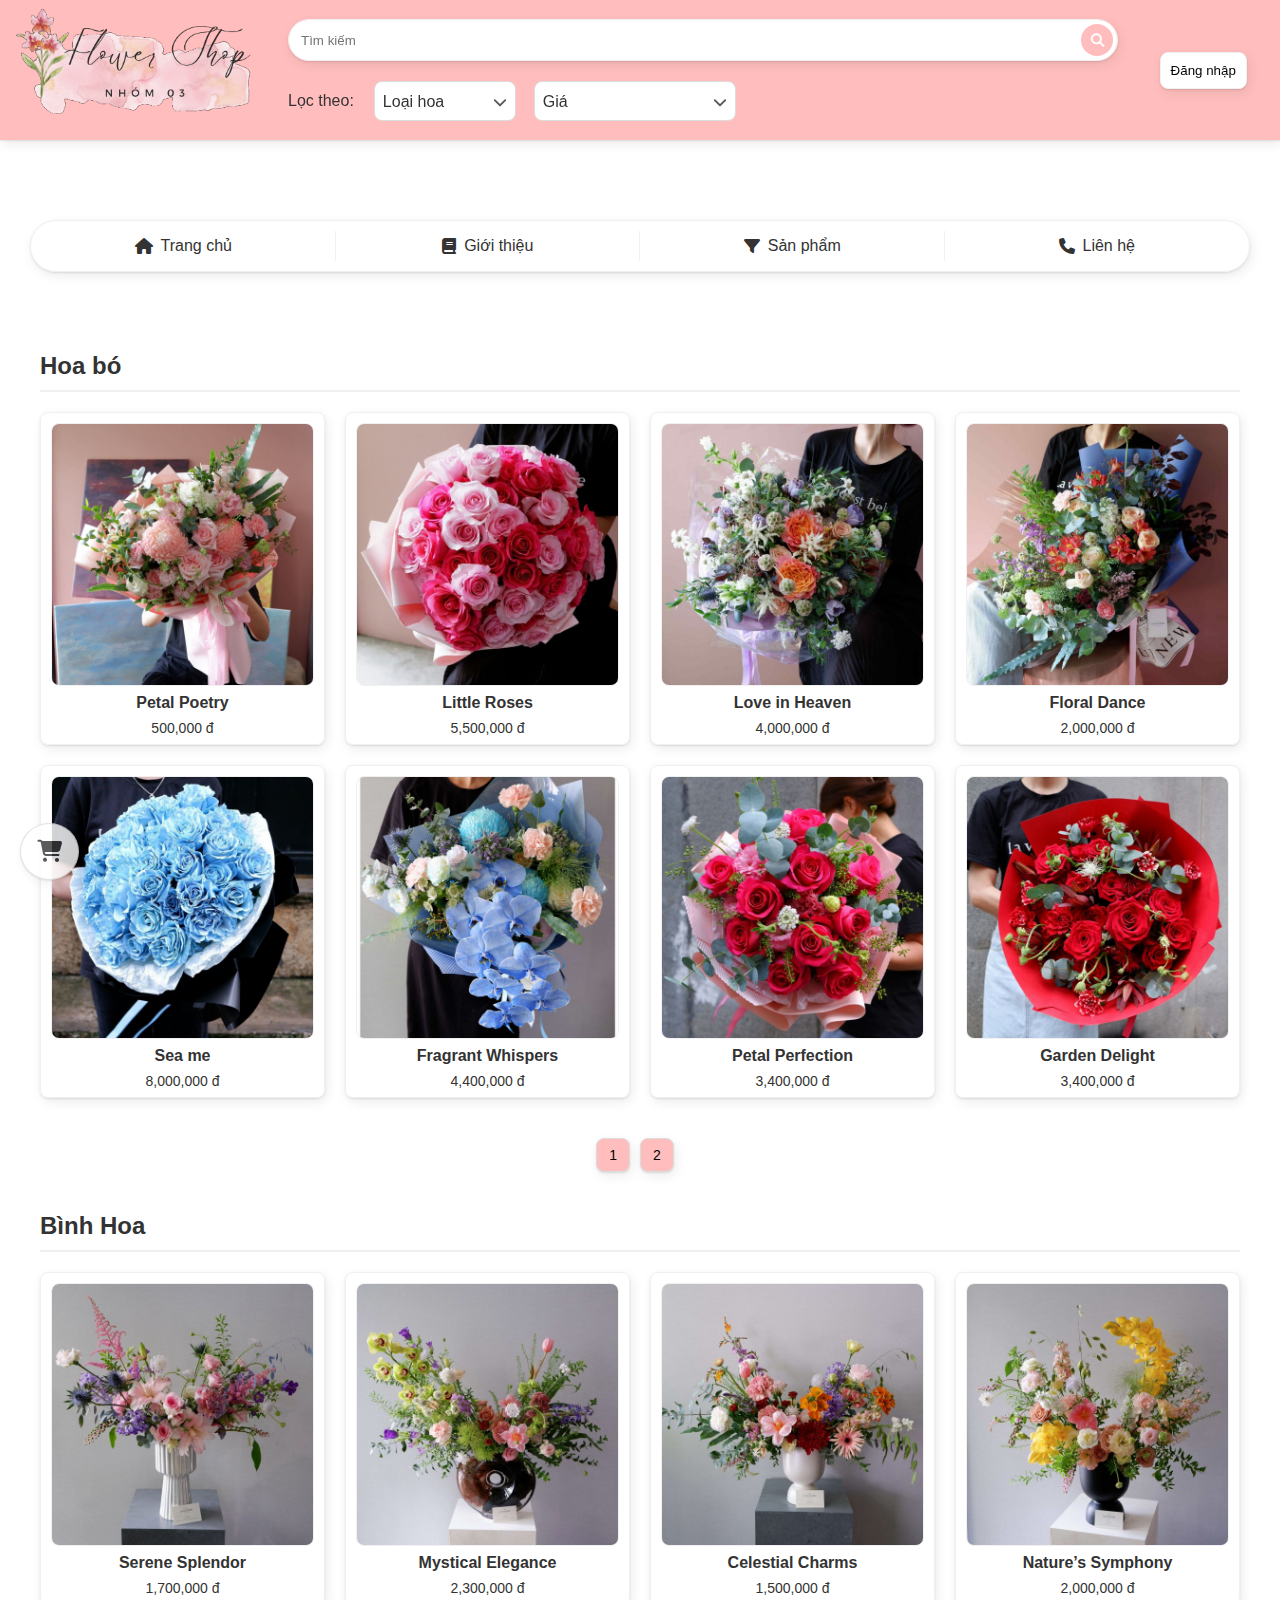
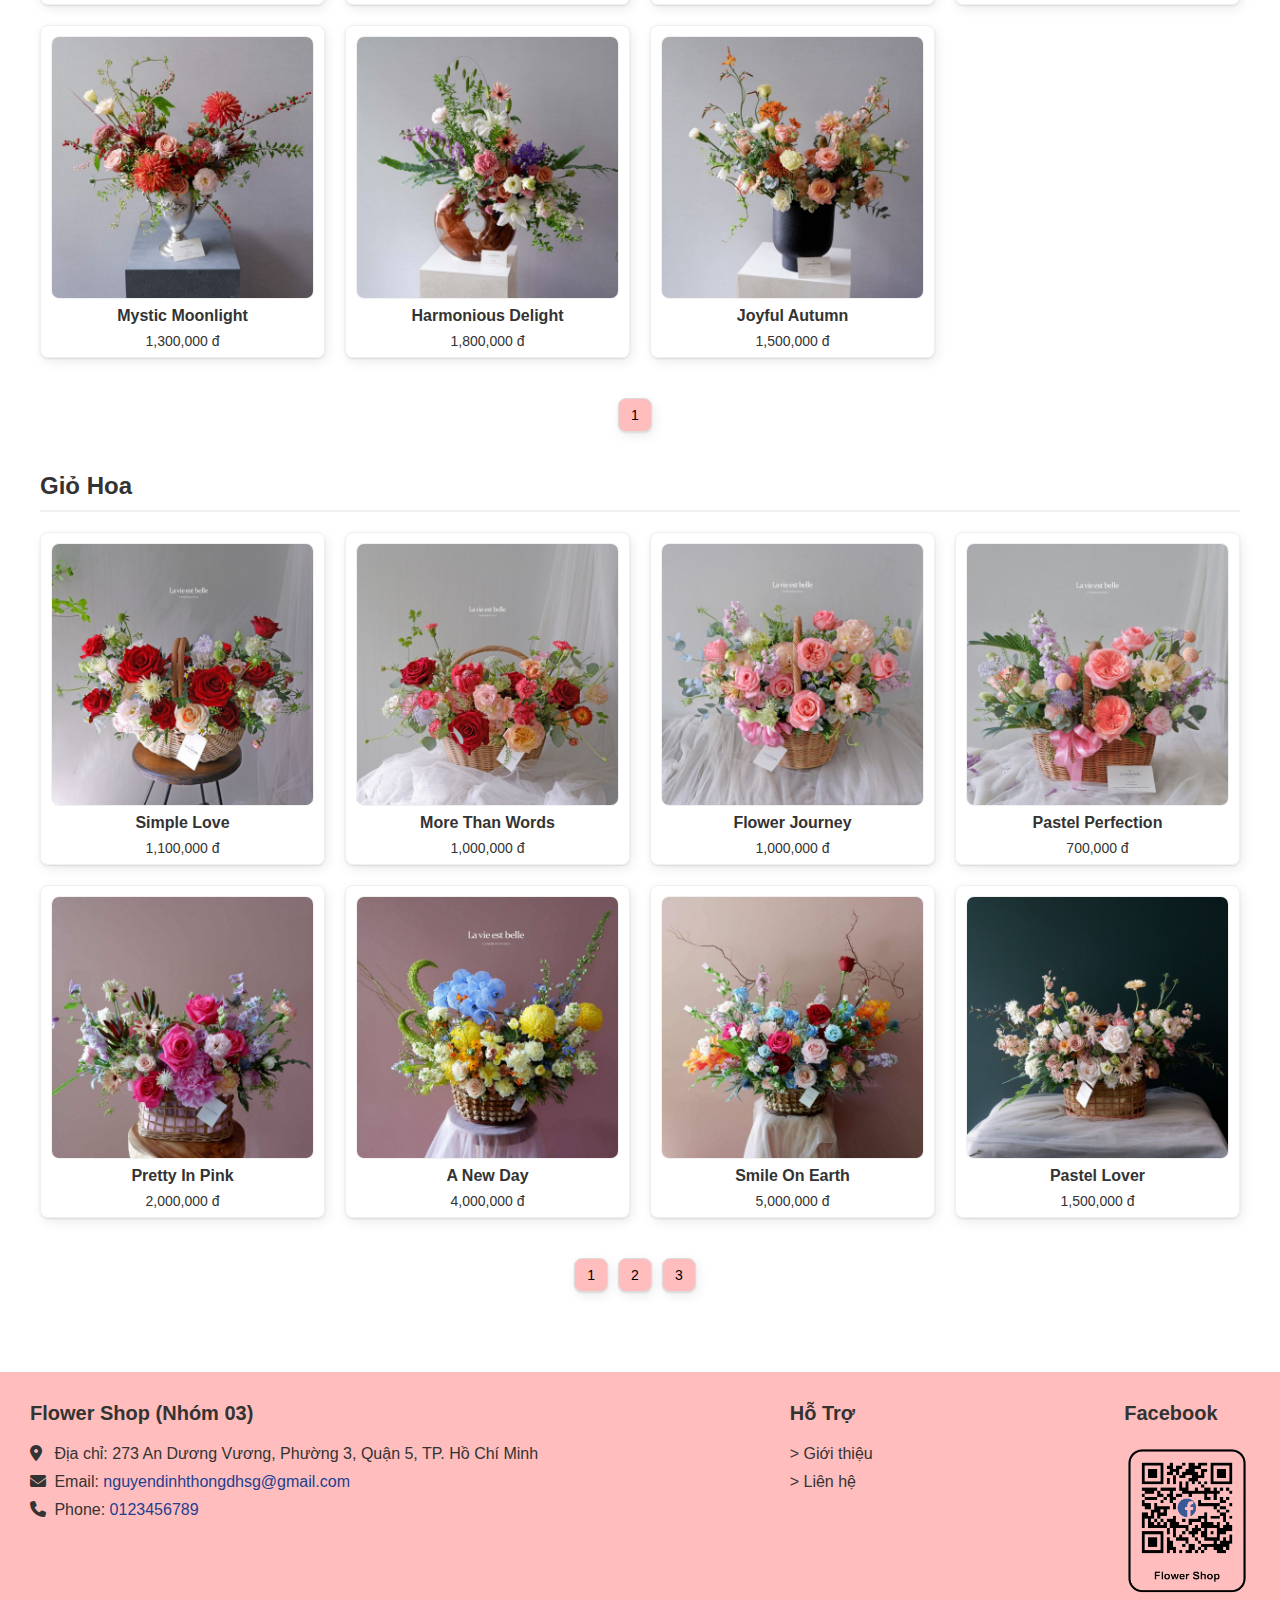
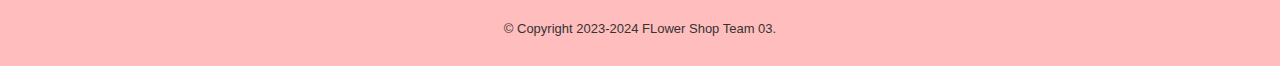
==== commit 399165fa: "Admin and add product new" ====
--- a/index.html
+++ b/index.html
@@ -20,7 +20,7 @@
         </div>
         <div class="tasks">
             <div class="search">
-                <form class="search_form">
+                <form id="search_form" class="search_form">
                     <input type="search" placeholder="Tìm kiếm" name="search" autocomplete="off" spellcheck="false" />
                     <button type="submit">
                         <i class="fa-solid fa-magnifying-glass"></i>
@@ -240,6 +240,11 @@
                                         Giới thiệu
                                     </a>
                                 </li>
+                                ${userInfo.account === 'admin' ? `<li>
+                                        <a href="/admin/admin.html">
+                                            Admin
+                                        </a>
+                                    </li>` : ''}
                                 <li class="user-item-logout" onclick="logout()">Đăng xuất</li>
                             </ul>
                         </nav>`
@@ -306,6 +311,12 @@
                 if (!checkInputForm(input)) {
                     checkForm = false
                 }
+            }
+            if (listInput[1].value.trim() == 'admin') {
+                showErrorToast('Tên đăng nhập đã tồn tại')
+                listInput[1].value = ''
+                listInput[1].style.borderColor = 'red'
+                return;
             }
             if (checkForm) {
                 const listAccount = JSON.parse(localStorage.getItem('list-account'))
@@ -432,6 +443,17 @@
             for (let input of listInput) {
                 if (!checkInputForm(input)) {
                     checkForm = false
+                }
+            }
+            if (checkForm) {
+                if (listInput[0].value.trim() == 'admin' && listInput[1].value.trim() == 'admin') {
+                    localStorage.setItem('user', JSON.stringify({
+                        name: listInput[0].value,
+                        account: listInput[0].value,
+                        admin: true
+                    }))
+                    window.location.href = '/admin/admin.html'
+                    return;
                 }
             }
             if (checkForm) {
@@ -493,10 +515,9 @@
         const cart = document.getElementById('cart')
         const cartList = document.getElementById('cart-list')
 
-        function showListCart() {
-            if (userInfo) {
-                let html =
-                    `<div class="cart-list-content">
+        function showListCartAdd() {
+            let html =
+                `<div class="cart-list-content">
                         <ul class="cart-list-nav">
                             <li>
                                 Sản phẩm
@@ -511,33 +532,299 @@
                         <h2 class="cart-list-header">Giỏ hàng</h2>
                         <ul class="cart-list-product">    
                     `
-                const listCart = JSON.parse(localStorage.getItem('listCart-' + userInfo.account))
-                let item = ''
-                for (let x of listCart) {
+            const listCart = JSON.parse(localStorage.getItem('listCart-' + userInfo.account))
+            let item = ''
+            if (listCart && listCart[0]) {
+                const length = listCart.length
+                for (let i = 0; i < length; i++) {
                     item += `
                         <li>
-                            <img src="./assets/images/${x.image}.jpg" alt="hinh"/>
+                            <img src="${listCart[i].image}" alt="hinh"/>
                             <h4>
-                                ${x.name}
+                                ${listCart[i].name}
                             </h4>
                             <p>
-                                ${formatPrice(x.price, 'đ')}    
+                                ${formatPrice(listCart[i].price, 'đ')}    
                             </p>
                             <button>+</button>
-                            <span>${x.length}</span>
+                            <span>${listCart[i].length}</span>
                             <button>-</button>
-                            <input placeholder="1" type="checkbox" />
+                            <input placeholder="1" type="checkbox" index="${i}" />
                         </li>
                     `
                 }
-                html = html + item + `</ul></div>`
-                cartList.innerHTML = html
-                const btnAdd = document.querySelectorAll('.cart-list-product>li>button')
-                const quantity = document.querySelectorAll('.cart-list-product>li>span')
-                const lengthBtn = btnAdd.length
-                for (let i = 0; i < lengthBtn; i++) {
-                    btnAdd[i].onclick = (e) => handlerQuantityProduct(e.target.textContent, quantity[Math.floor(i / 2)])
-                }
+            }
+            else {
+                item = `<li style="justify-content: center;">Chưa có sản phẩm nào trong giỏ hàng</li>`
+            }
+            html = html + item + `</ul>
+                <div class="cart-list-btnBuy">
+                    <button class="cart-list-btnBuy-delete">Xóa</button>
+                    <button>Đặt hàng</button>
+                </div>
+            </div>`
+            cartList.innerHTML = html
+
+            const listNav = document.querySelectorAll('.cart-list-nav>li')
+            listNav[0].onclick = (e) => showListCartAdd()
+            listNav[1].onclick = (e) => showListCartIng()
+            listNav[2].onclick = (e) => showListCartEd()
+
+            const btnAdd = document.querySelectorAll('.cart-list-product>li>button')
+            const quantity = document.querySelectorAll('.cart-list-product>li>span')
+            const lengthBtn = btnAdd.length
+            for (let i = 0; i < lengthBtn; i++) {
+                btnAdd[i].onclick = (e) => handlerQuantityProduct(e.target.textContent, quantity[Math.floor(i / 2)])
+            }
+            const btnBuy = document.querySelectorAll('.cart-list-btnBuy>button')
+            btnBuy[0].onclick = (e) => {
+                const checkBoxs = document.querySelectorAll('.cart-list-product>li>input:checked')
+                const length = checkBoxs.length
+                for (let i = 0; i < length; i++) {
+                    if (i == 0) {
+                        listCart.splice(parseInt(checkBoxs[i].getAttribute('index')), 1)
+                    }
+                    else {
+                        listCart.splice(parseInt(checkBoxs[i].getAttribute('index')) - i, 1)
+                    }
+                }
+                localStorage.setItem('listCart-' + userInfo.account, JSON.stringify(listCart))
+                showListCartAdd()
+            }
+            btnBuy[1].onclick = (e) => {
+                const checkBoxs = document.querySelectorAll('.cart-list-product>li>input:checked')
+                let listCartIng = JSON.parse(localStorage.getItem('listCarting-' + userInfo.account))
+                const d = new Date()
+                if (listCartIng && listCartIng[0]) {
+                    const cartIng = []
+                    let totalPrice = 0
+                    let totalLength = 0
+                    for (let checkBox of checkBoxs) {
+                        listCart[parseInt(checkBox.getAttribute('index'))].length = parseInt(quantity[parseInt(checkBox.getAttribute('index'))].textContent)
+                        cartIng.push(listCart[parseInt(checkBox.getAttribute('index'))])
+                        totalPrice += listCart[parseInt(checkBox.getAttribute('index'))].price * listCart[parseInt(checkBox.getAttribute('index'))].length
+                        totalLength += listCart[parseInt(checkBox.getAttribute('index'))].length
+                    }
+                    listCartIng.push({
+                        id: `${d.getDate()}${d.getHours()}${d.getMinutes()}${d.getSeconds()}${Math.floor(Math.random() * 10000)}`,
+                        listPr: cartIng,
+                        date: `${d.getDate()}/${d.getMonth() + 1}/${d.getFullYear()}`,
+                        totalPrice,
+                        totalLength
+                    })
+                }
+                else {
+                    listCartIng = []
+                    const cartIng = []
+                    let totalPrice = 0
+                    let totalLength = 0
+                    for (let checkBox of checkBoxs) {
+                        listCart[parseInt(checkBox.getAttribute('index'))].length = parseInt(quantity[parseInt(checkBox.getAttribute('index'))].textContent)
+                        cartIng.push(listCart[parseInt(checkBox.getAttribute('index'))])
+                        totalPrice += listCart[parseInt(checkBox.getAttribute('index'))].price * listCart[parseInt(checkBox.getAttribute('index'))].length
+                        totalLength += listCart[parseInt(checkBox.getAttribute('index'))].length
+                    }
+                    listCartIng.push({
+                        id: `${d.getDate()}${d.getHours()}${d.getMinutes()}${d.getSeconds()}${Math.floor(Math.random() * 10000)}`,
+                        listPr: cartIng,
+                        date: `${d.getDate()}/${d.getMonth() + 1}/${d.getFullYear()}`,
+                        totalPrice,
+                        totalLength
+                    })
+                }
+
+                if (listCartIng && listCartIng[0].listPr[0]) {
+                    localStorage.setItem('listCarting-' + userInfo.account, JSON.stringify(listCartIng))
+                    const listCarted = JSON.parse(localStorage.getItem('listCarted-' + userInfo.account))
+                    if (!listCarted) {
+                        localStorage.setItem('listCarted-' + userInfo.account, JSON.stringify([]))
+                    }
+                }
+                btnBuy[0].click()
+            }
+        }
+
+        function showListCartIng() {
+            let html =
+                `<div class="cart-list-content">
+                    <div class="modal-cart-list-ing-ed"></div>
+                        <ul class="cart-list-nav">
+                            <li>
+                                Sản phẩm
+                            </li>    
+                            <li>
+                                Đang xử lý
+                            </li>
+                            <li>
+                                Đã xong
+                            </li>
+                        </ul>
+                        <h2 class="cart-list-header">Đang xử lý</h2>
+                        <ul class="cart-list-product">`
+            const listCart = JSON.parse(localStorage.getItem('listCarting-' + userInfo.account))
+            let item = ''
+            if (listCart && listCart[0]) {
+                const length = listCart.length
+                for (let i = 0; i < length; i++) {
+                    item += `
+                        <li>
+                            <p style="color: #333;">Mã đơn: ${listCart[i].id}</p>
+                            <p style="color: #333;">Ngày đặt: ${listCart[i].date}</p>
+                            <p style="color: #333;">Tổng tiền: ${formatPrice(listCart[i].totalPrice, 'đ')}</p>
+                            <p style="color: #333;">Số lượng sản phẩm: ${listCart[i].totalLength}</p>
+                            <p style="color: blue; text-decoration: underline;flex: 0.3; cursor: pointer;" index="${i}">Xem thêm</p>
+                        </li>
+                `
+                }
+            }
+            else {
+                item = `<li li style = "justify-content: center;" > Chưa có sản phẩm nào trong danh mục đang xử lý</li> `
+            }
+            html = html + item + `</ul ></div> `
+            cartList.innerHTML = html
+            const xemThems = document.querySelectorAll('.cart-list-product>li>p:last-child')
+            for (let xemThem of xemThems) {
+                xemThem.onclick = (e) => {
+                    const event = e.target
+                    const i = parseInt(event.getAttribute('index'))
+                    let html = `
+                    <div>
+                        <h3>Chi tiết</h3>
+                        <div>
+                            <p style="color: #333;">Mã đơn: ${listCart[i].id}</p>
+                            <p style="color: #333;">Ngày đặt: ${listCart[i].date}</p>
+                            <p style="color: #333;">Tổng tiền: ${formatPrice(listCart[i].totalPrice, 'đ')}</p>
+                            <p style="color: #333;">Số lượng sản phẩm: ${listCart[i].totalLength}</p>
+                        </div>
+                        <ul>
+                    `
+                    for (let index = 0; index < listCart[i].listPr.length; index++) {
+                        html += `
+                        <li>
+                            <img src="${listCart[i].listPr[index].image}" alt="hinh"/>
+                            <h4>
+                                ${listCart[i].listPr[index].name}
+                            </h4>
+                            <p>
+                                ${formatPrice(listCart[i].listPr[index].price, 'đ')}    
+                            </p>
+                            <span>${listCart[i].listPr[index].length}</span>
+                        </li>
+                    `
+                    }
+
+                    html += `</ul></div>`
+                    const modal = document.querySelector('.modal-cart-list-ing-ed')
+                    modal.innerHTML = html
+                    modal.style.display = 'flex'
+                    modal.onclick = (e) => {
+                        let event = e.target
+                        while (event.classList[0] != 'modal-cart-list-ing-ed')
+                            event = event.parentElement
+                        if (event) {
+                            event.style.display = 'none'
+                        }
+                    }
+                }
+            }
+            const listNav = document.querySelectorAll('.cart-list-nav>li')
+            listNav[0].onclick = (e) => showListCartAdd()
+            listNav[1].onclick = (e) => showListCartIng()
+            listNav[2].onclick = (e) => showListCartEd()
+        }
+
+        function showListCartEd() {
+            let html =
+                `<div class="cart-list-content">
+                    <div class="modal-cart-list-ing-ed"></div>
+                        <ul class="cart-list-nav">
+                            <li>
+                                Sản phẩm
+                            </li>    
+                            <li>
+                                Đang xử lý
+                            </li>
+                            <li>
+                                Đã xong
+                            </li>
+                        </ul>
+                        <h2 class="cart-list-header">Đã xử xong</h2>
+                        <ul class="cart-list-product">`
+            const listCart = JSON.parse(localStorage.getItem('listCarted-' + userInfo.account))
+            let item = ''
+            if (listCart && listCart[0]) {
+                const length = listCart.length
+                for (let i = 0; i < length; i++) {
+                    item += `
+                        <li>
+                            <p style="color: #333;">Mã đơn: ${listCart[i].id}</p>
+                            <p style="color: #333;">Ngày đặt: ${listCart[i].date}</p>
+                            <p style="color: #333;">Tổng tiền: ${formatPrice(listCart[i].totalPrice, 'đ')}</p>
+                            <p style="color: #333;">Số lượng sản phẩm: ${listCart[i].totalLength}</p>
+                            <p style="color: blue; text-decoration: underline;flex: 0.3; cursor: pointer;" index="${i}">Xem thêm</p>
+                        </li>
+                `
+                }
+            }
+            else {
+                item = `<li li style = "justify-content: center;" > Chưa có sản phẩm nào trong danh mục đã xử xong</li> `
+            }
+            html = html + item + `</ul ></div> `
+            cartList.innerHTML = html
+            const xemThems = document.querySelectorAll('.cart-list-product>li>p:last-child')
+            for (let xemThem of xemThems) {
+                xemThem.onclick = (e) => {
+                    const event = e.target
+                    const i = parseInt(event.getAttribute('index'))
+                    let html = `
+                    <div>
+                        <h3>Chi tiết</h3>
+                        <div>
+                            <p style="color: #333;">Mã đơn: ${listCart[i].id}</p>
+                            <p style="color: #333;">Ngày đặt: ${listCart[i].date}</p>
+                            <p style="color: #333;">Tổng tiền: ${formatPrice(listCart[i].totalPrice, 'đ')}</p>
+                            <p style="color: #333;">Số lượng sản phẩm: ${listCart[i].totalLength}</p>
+                        </div>
+                        <ul>
+                    `
+                    for (let index = 0; index < listCart[i].listPr.length; index++) {
+                        html += `
+                        <li>
+                            <img src="${listCart[i].listPr[index].image}" alt="hinh"/>
+                            <h4>
+                                ${listCart[i].listPr[index].name}
+                            </h4>
+                            <p>
+                                ${formatPrice(listCart[i].listPr[index].price, 'đ')}    
+                            </p>
+                            <span>${listCart[i].listPr[index].length}</span>
+                        </li>
+                    `
+                    }
+
+                    html += `</ul></div>`
+                    const modal = document.querySelector('.modal-cart-list-ing-ed')
+                    modal.innerHTML = html
+                    modal.style.display = 'flex'
+                    modal.onclick = (e) => {
+                        let event = e.target
+                        while (event.classList[0] != 'modal-cart-list-ing-ed')
+                            event = event.parentElement
+                        if (event) {
+                            event.style.display = 'none'
+                        }
+                    }
+                }
+            }
+            const listNav = document.querySelectorAll('.cart-list-nav>li')
+            listNav[0].onclick = (e) => showListCartAdd()
+            listNav[1].onclick = (e) => showListCartIng()
+            listNav[2].onclick = (e) => showListCartEd()
+        }
+
+        function showListCart() {
+            if (userInfo) {
+                showListCartAdd()
                 cart.style.display = 'flex'
             }
             else {
@@ -569,6 +856,7 @@
     </script>
     <script type="module" src="./js/render.js"></script>
     <script type="module" src="./js/filter.js"></script>
+    <script type="module" src="./js/search.js"></script>
 
 </body>
 
--- a/css/style.css
+++ b/css/style.css
@@ -725,4 +725,102 @@
     border-radius: 8px;
     background-color: #dcdcdc;
     margin: 0 20px;
+}
+
+.cart-list-btnBuy {
+    display: flex;
+    justify-content: flex-end;
+    margin-top: 20px;
+    margin-right: 20px;
+}
+
+.cart-list-btnBuy>button {
+    font-size: 1.6rem;
+    color: #333;
+    padding: 10px 20px;
+    border: 1px solid #dcdcdc;
+    border-radius: 8px;
+    background-color: var(--primary-color);
+    box-shadow: var(--box-shadow-color);
+    transition: box-shadow linear 0.2s;
+}
+
+.cart-list-btnBuy>button:hover {
+    box-shadow: var(--hover-box-shadow-color);
+}
+
+button.cart-list-btnBuy-delete {
+    margin-right: 10px;
+    background-color: #ccc;
+}
+
+.modal-cart-list-ing-ed {
+    position: fixed;
+    top: 0;
+    right: 0;
+    bottom: 0;
+    left: 0;
+    z-index: 2;
+    display: flex;
+    justify-content: center;
+    align-items: center;
+    display: none;
+}
+
+.modal-cart-list-ing-ed>div {
+    width: 60vw;
+    height: 60vh;
+    background-color: #d4d4d4;
+    padding: 12px;
+    border-radius: 8px;
+    border: 1px solid #000;
+    box-shadow: var(--hover-box-shadow-color);
+}
+
+.modal-cart-list-ing-ed>div>h3 {
+    margin-bottom: 10px;
+}
+
+.modal-cart-list-ing-ed>div>div {
+    display: flex;
+    justify-content: space-between;
+}
+
+.modal-cart-list-ing-ed>div>ul {
+    height: 45vh;
+    margin-top: 20px;
+    overflow-y: auto;
+}
+
+
+
+.modal-cart-list-ing-ed>div>ul>li {
+    display: flex;
+    align-items: center;
+    padding: 4px;
+    border: 1px solid #000;
+    border-radius: 8px;
+    margin-bottom: 20px;
+}
+
+.modal-cart-list-ing-ed>div>ul>li>img {
+    width: 40px;
+    border-radius: 6px;
+    border: 1px solid #000;
+}
+
+.modal-cart-list-ing-ed>div>ul>li>h4 {
+    flex: 1;
+    margin-left: 10px;
+    text-align: center;
+}
+
+.modal-cart-list-ing-ed>div>ul>li>p {
+    flex: 1;
+    color: #fe6866;
+    text-align: center;
+}
+
+.modal-cart-list-ing-ed>div>ul>li>span {
+    margin-right: 12px;
 }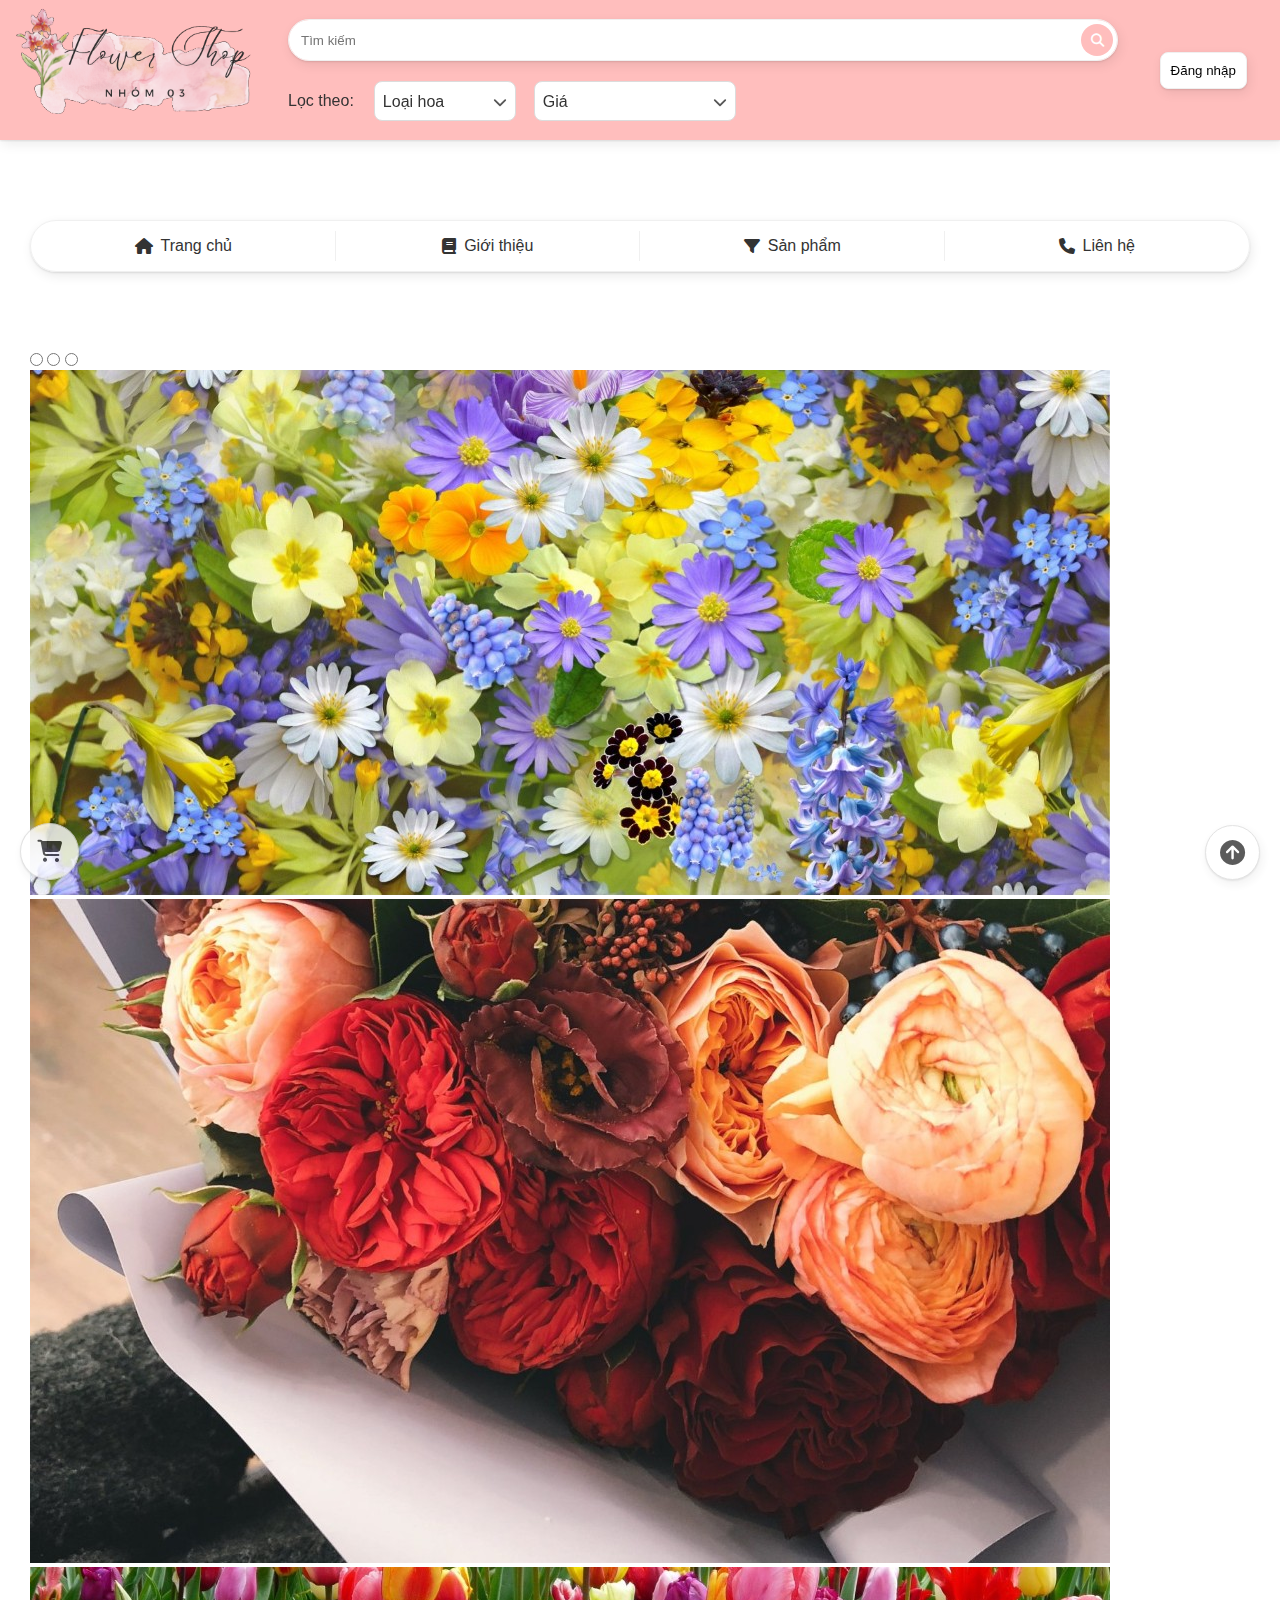
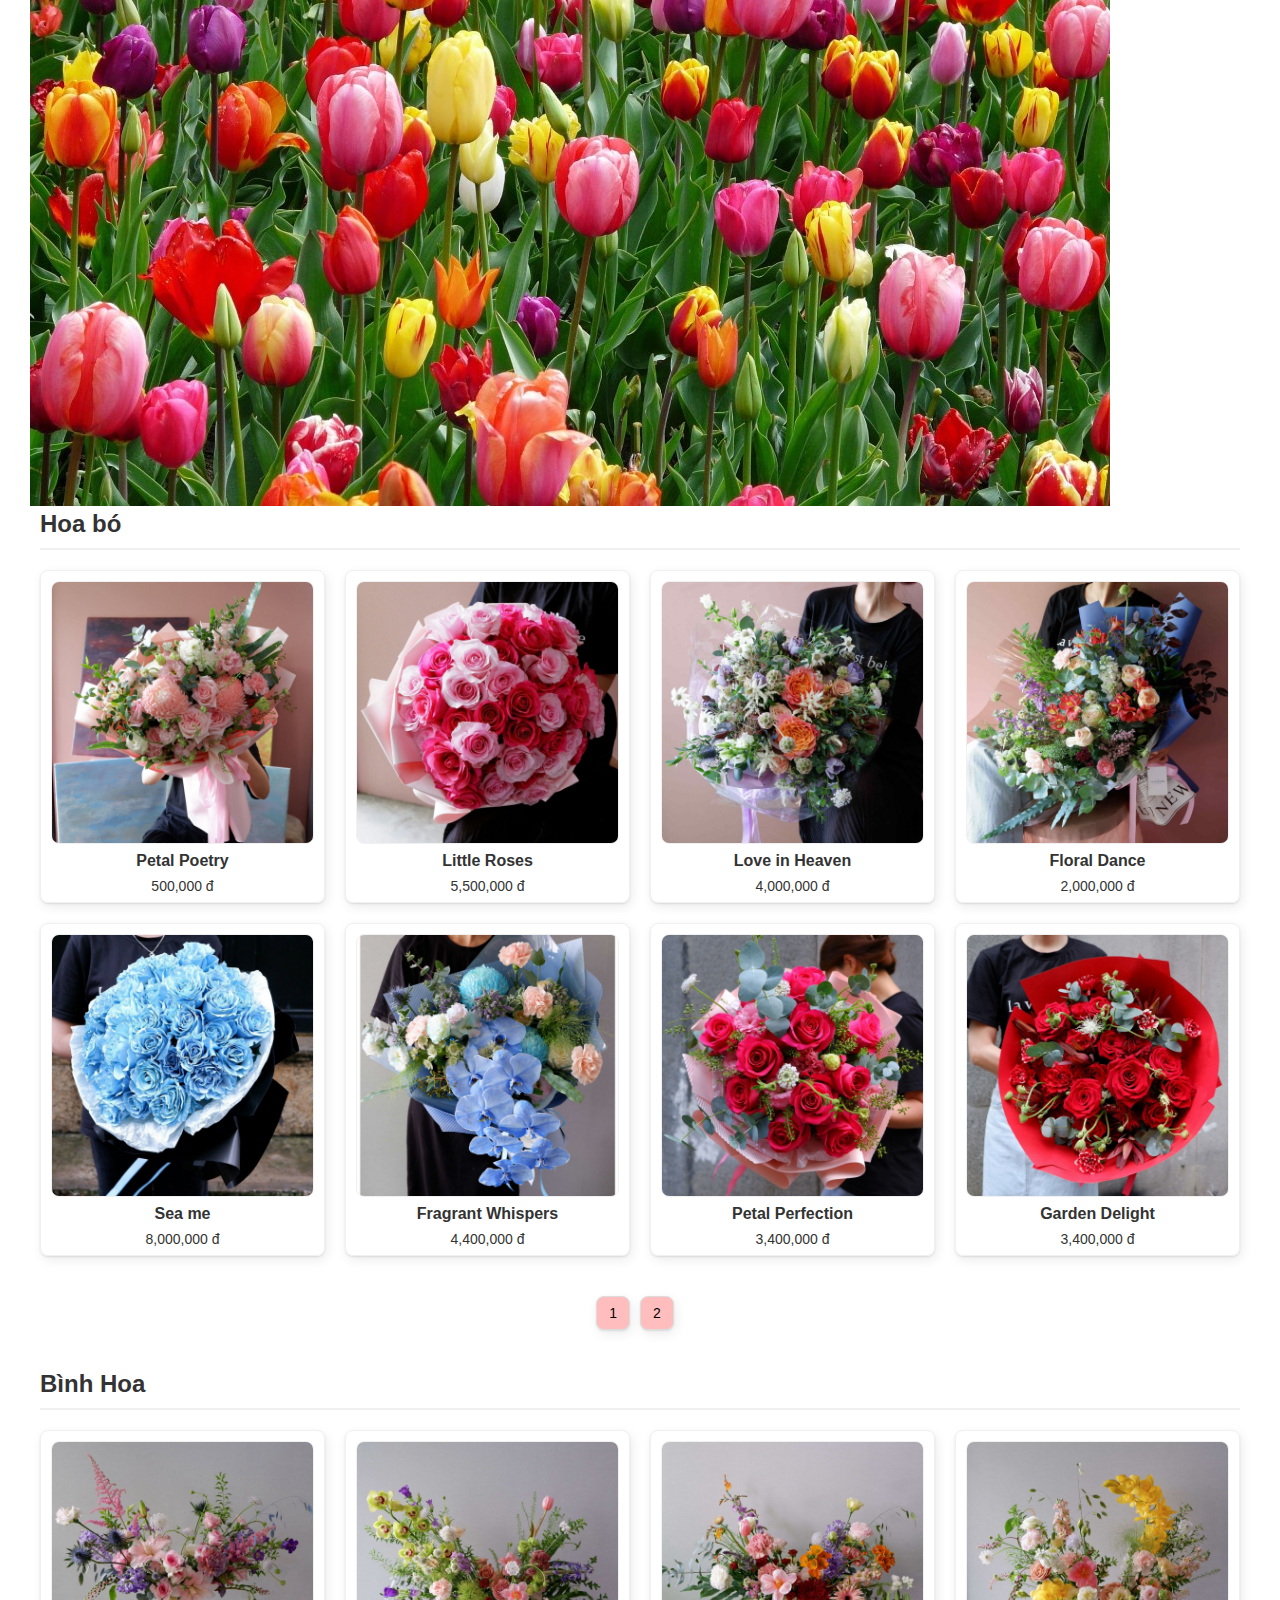
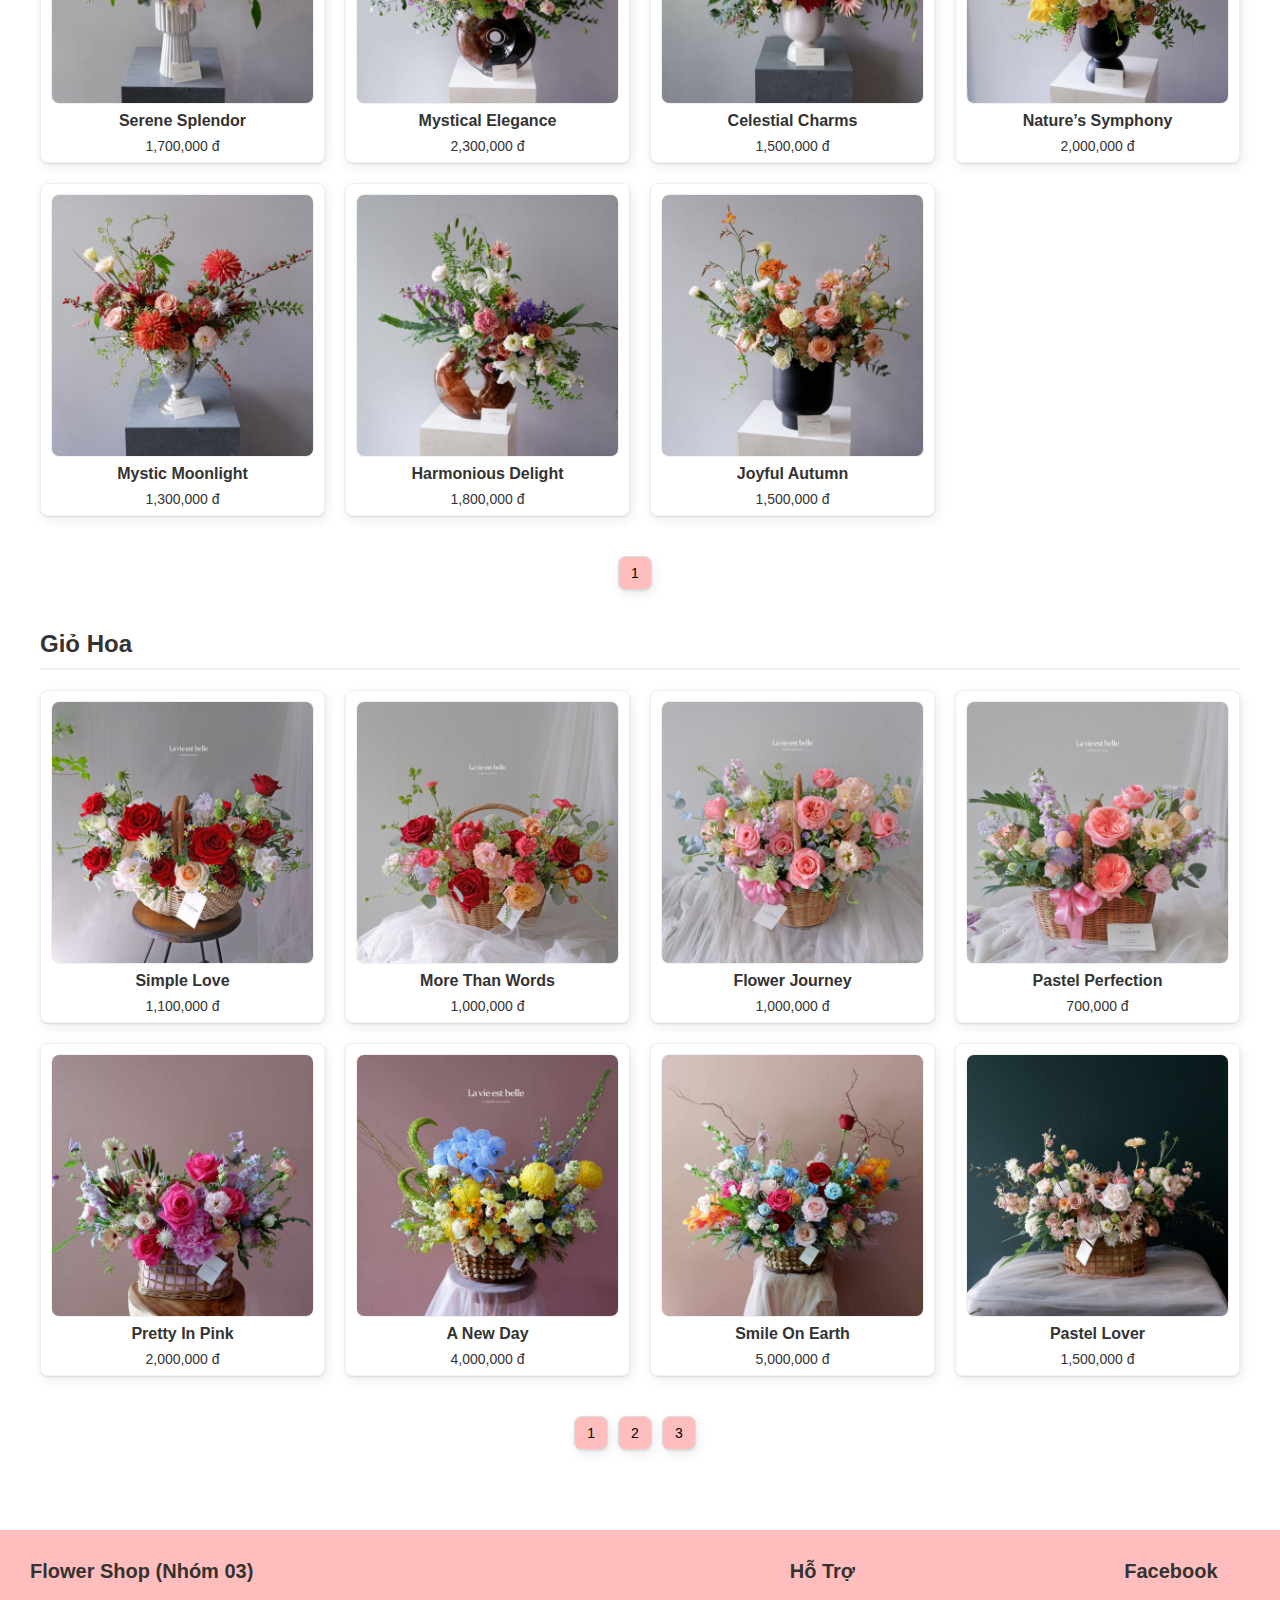
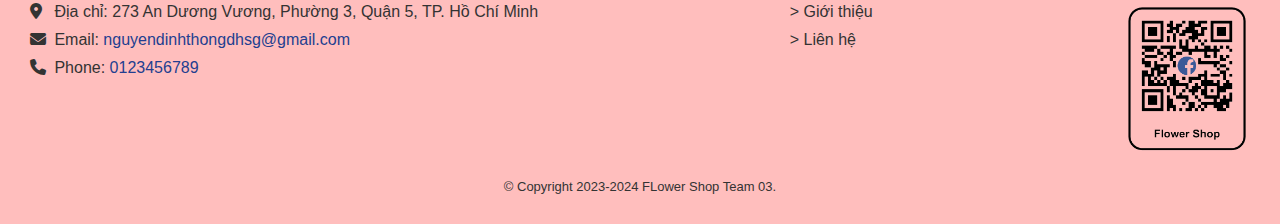
==== commit bf141a9c: "Done!" ====
--- a/index.html
+++ b/index.html
@@ -78,13 +78,13 @@
                     </a>
                 </li>
                 <li class="main-nav-item">
-                    <a href="/">
+                    <a onclick="showIntroduce()" style="cursor: pointer;">
                         <i class="fa-solid fa-book"></i>
                         <span>Giới thiệu</span>
                     </a>
                 </li>
                 <li class="main-nav-item">
-                    <a href="/">
+                    <a style="cursor: pointer;" id="main-nav-ViewndividualProducts">
                         <i class="fa-solid fa-filter"></i>
                         <span>Sản phẩm</span>
                     </a>
@@ -153,6 +153,10 @@
         <div id="cart-list" class="cart-list"></div>
     </div>
 
+    <div id="scrollToTop" class="scrollToTop" onclick="scrollTopF()">
+        <i class="fa-solid fa-circle-arrow-right"></i>
+    </div>
+
     <!-- Modal login -->
     <div id="modal-login" class="modal">
         <div id="modal-wrapper" class="modal-wrapper">
@@ -511,9 +515,23 @@
 
         // main
 
+        function showIntroduce() {
+            const main = document.getElementById('main-content')
+            const html = `
+                <div class="main-introduce">
+                    <h2>GIỚI THIỆU</h2>
+                    <p>Flower Shop - Cuộc sống tươi đẹp</p>
+                    <p>Đó là thông điệp mà chúng tôi muốn truyền tải đến bạn, mỗi ngày của bạn hãy luôn rực rỡ, đầy năng lượng và nhiều yêu thương như những bông hoa biết nói.</p>
+                    <p>Tiệm hoa Flower Shop nằm giữa lòng Sài Gòn nhộn nhịp với những mảng tường xanh mát, nắng đan xen qua giàn dây leo lá rũ, tạo một cảm giác bình yên, nhẹ nhàng và gần gũi . Mời bạn ghé thăm ngôi nhà rất thơ này để cùng ngắm nhìn nhiều loại hoa tươi trong nước đến các loại hoa cao cấp nhập khẩu từ Ecuador, Hà Lan, Nam Phi, Nhật Bản… Đội ngũ Team 03 chúng tôi - các bạn trẻ đầy sáng tạo, đam mê và nhiệt huyết với mong muốn tạo được sự gắn kết cảm xúc và lan toả yêu thương qua những bông hoa tươi thắm. Mỗi một sản phẩm hoa hoàn thiện được trao đến tay khách hàng là tất cả sự tận tâm và trân trọng của chúng tôi .</p>
+                </div>
+            `
+            main.innerHTML = html
+        }
+
         const cartBtn = document.getElementById('cart-btn')
         const cart = document.getElementById('cart')
         const cartList = document.getElementById('cart-list')
+
 
         function showListCartAdd() {
             let html =
@@ -608,7 +626,7 @@
                     listCartIng.push({
                         id: `${d.getDate()}${d.getHours()}${d.getMinutes()}${d.getSeconds()}${Math.floor(Math.random() * 10000)}`,
                         listPr: cartIng,
-                        date: `${d.getDate()}/${d.getMonth() + 1}/${d.getFullYear()}`,
+                        date: `${d.getDate()}/${d.getMonth() + 1}/${d.getFullYear()} (${d.getHours()}:${d.getMinutes()}:${d.getSeconds()})`,
                         totalPrice,
                         totalLength
                     })
@@ -627,7 +645,7 @@
                     listCartIng.push({
                         id: `${d.getDate()}${d.getHours()}${d.getMinutes()}${d.getSeconds()}${Math.floor(Math.random() * 10000)}`,
                         listPr: cartIng,
-                        date: `${d.getDate()}/${d.getMonth() + 1}/${d.getFullYear()}`,
+                        date: `${d.getDate()}/${d.getMonth() + 1}/${d.getFullYear()} (${d.getHours()}:${d.getMinutes()}:${d.getSeconds()})`,
                         totalPrice,
                         totalLength
                     })
@@ -748,7 +766,7 @@
                                 Đã xong
                             </li>
                         </ul>
-                        <h2 class="cart-list-header">Đã xử xong</h2>
+                        <h2 class="cart-list-header">Đã xong</h2>
                         <ul class="cart-list-product">`
             const listCart = JSON.parse(localStorage.getItem('listCarted-' + userInfo.account))
             let item = ''
@@ -767,7 +785,7 @@
                 }
             }
             else {
-                item = `<li li style = "justify-content: center;" > Chưa có sản phẩm nào trong danh mục đã xử xong</li> `
+                item = `<li li style = "justify-content: center;" > Chưa có sản phẩm nào trong danh mục đã xong</li> `
             }
             html = html + item + `</ul ></div> `
             cartList.innerHTML = html
@@ -853,11 +871,17 @@
             return nFormat.format(n) + ' ' + currency;
         }
 
+        function scrollTopF() {
+            window.scrollTo(top)
+        }
+
+
+
     </script>
     <script type="module" src="./js/render.js"></script>
     <script type="module" src="./js/filter.js"></script>
     <script type="module" src="./js/search.js"></script>
-
+    <script type="module" src="./js/ViewndividualProducts.js"></script>
 </body>
 
 </html>--- a/css/style.css
+++ b/css/style.css
@@ -433,6 +433,16 @@
     width: 100%;
 }
 
+.main-introduce>h2,
+.main-introduce>p {
+    margin-top: 12px;
+    color: #2f3a62;
+}
+
+.main-introduce>p:last-child {
+    margin-bottom: 60px;
+}
+
 .main-item {
     width: 100%;
 }
@@ -823,4 +833,33 @@
 
 .modal-cart-list-ing-ed>div>ul>li>span {
     margin-right: 12px;
+}
+
+.scrollToTop {
+    position: fixed;
+    bottom: 20px;
+    right: 20px;
+    z-index: 1;
+    padding: 14px;
+    border-radius: 50%;
+    border: 1px solid #dcdcdc;
+    background-color: #fff;
+    box-shadow: var(--box-shadow-color);
+    cursor: pointer;
+    opacity: 0.8;
+    transition: box-shadow linear 0.2s, opacity linear 0.2s;
+    font-size: 2.5rem;
+    display: flex;
+    justify-content: center;
+    align-items: center;
+}
+
+.scrollToTop:hover {
+    color: #000;
+    opacity: 1;
+    box-shadow: var(--hover-box-shadow-color);
+}
+
+.scrollToTop>i {
+    rotate: -90deg;
 }--- a/css/productDetail.css
+++ b/css/productDetail.css
@@ -16,6 +16,7 @@
 
 .product-detail-info {
     margin-left: 20px;
+    flex: 1;
 }
 
 .product-detail-info>h3 {
@@ -86,4 +87,18 @@
 
 .product-detail-quantity>button:first-child {
     margin-left: 0;
+}
+
+.product-detail-next {
+    display: flex;
+}
+
+.product-detail-next>button {
+    font-size: 4rem;
+    color: #555;
+    transition: color linear 0.2s;
+}
+
+.product-detail-next>button:hover {
+    color: #333;
 }